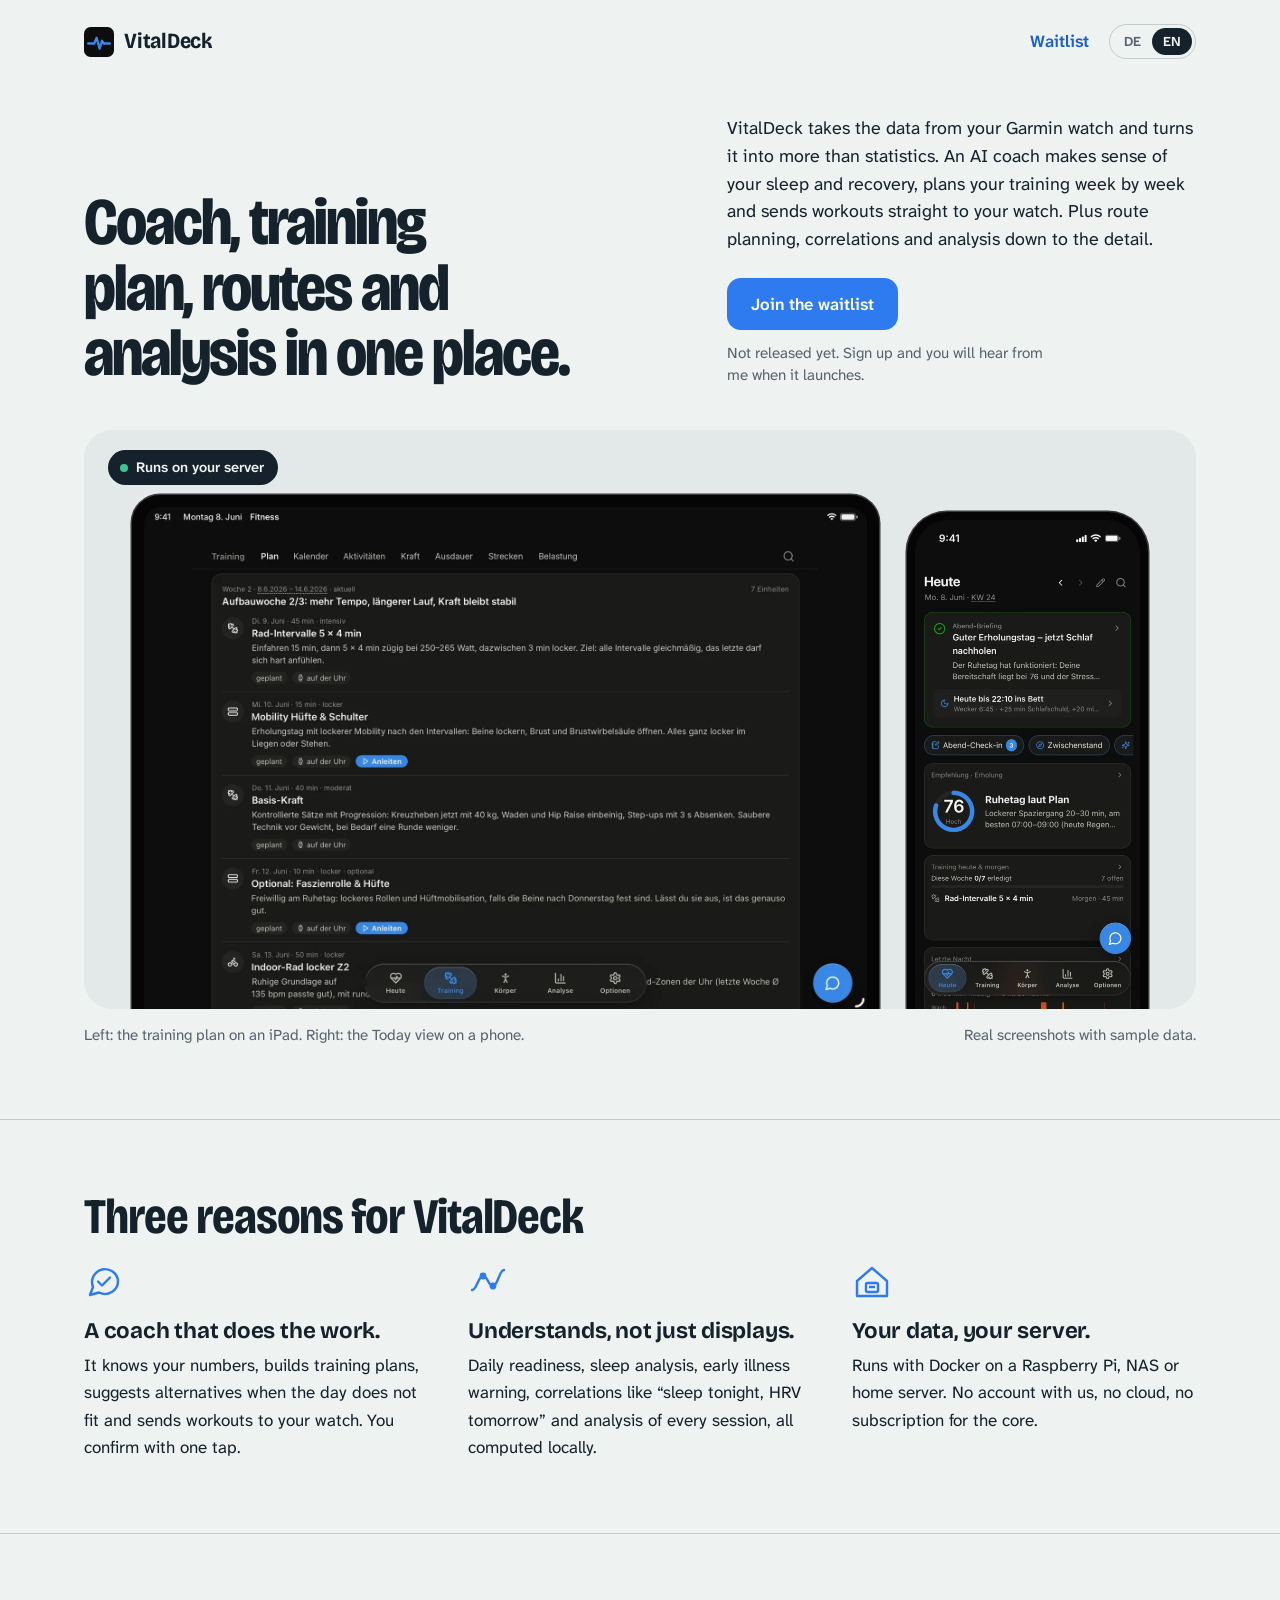
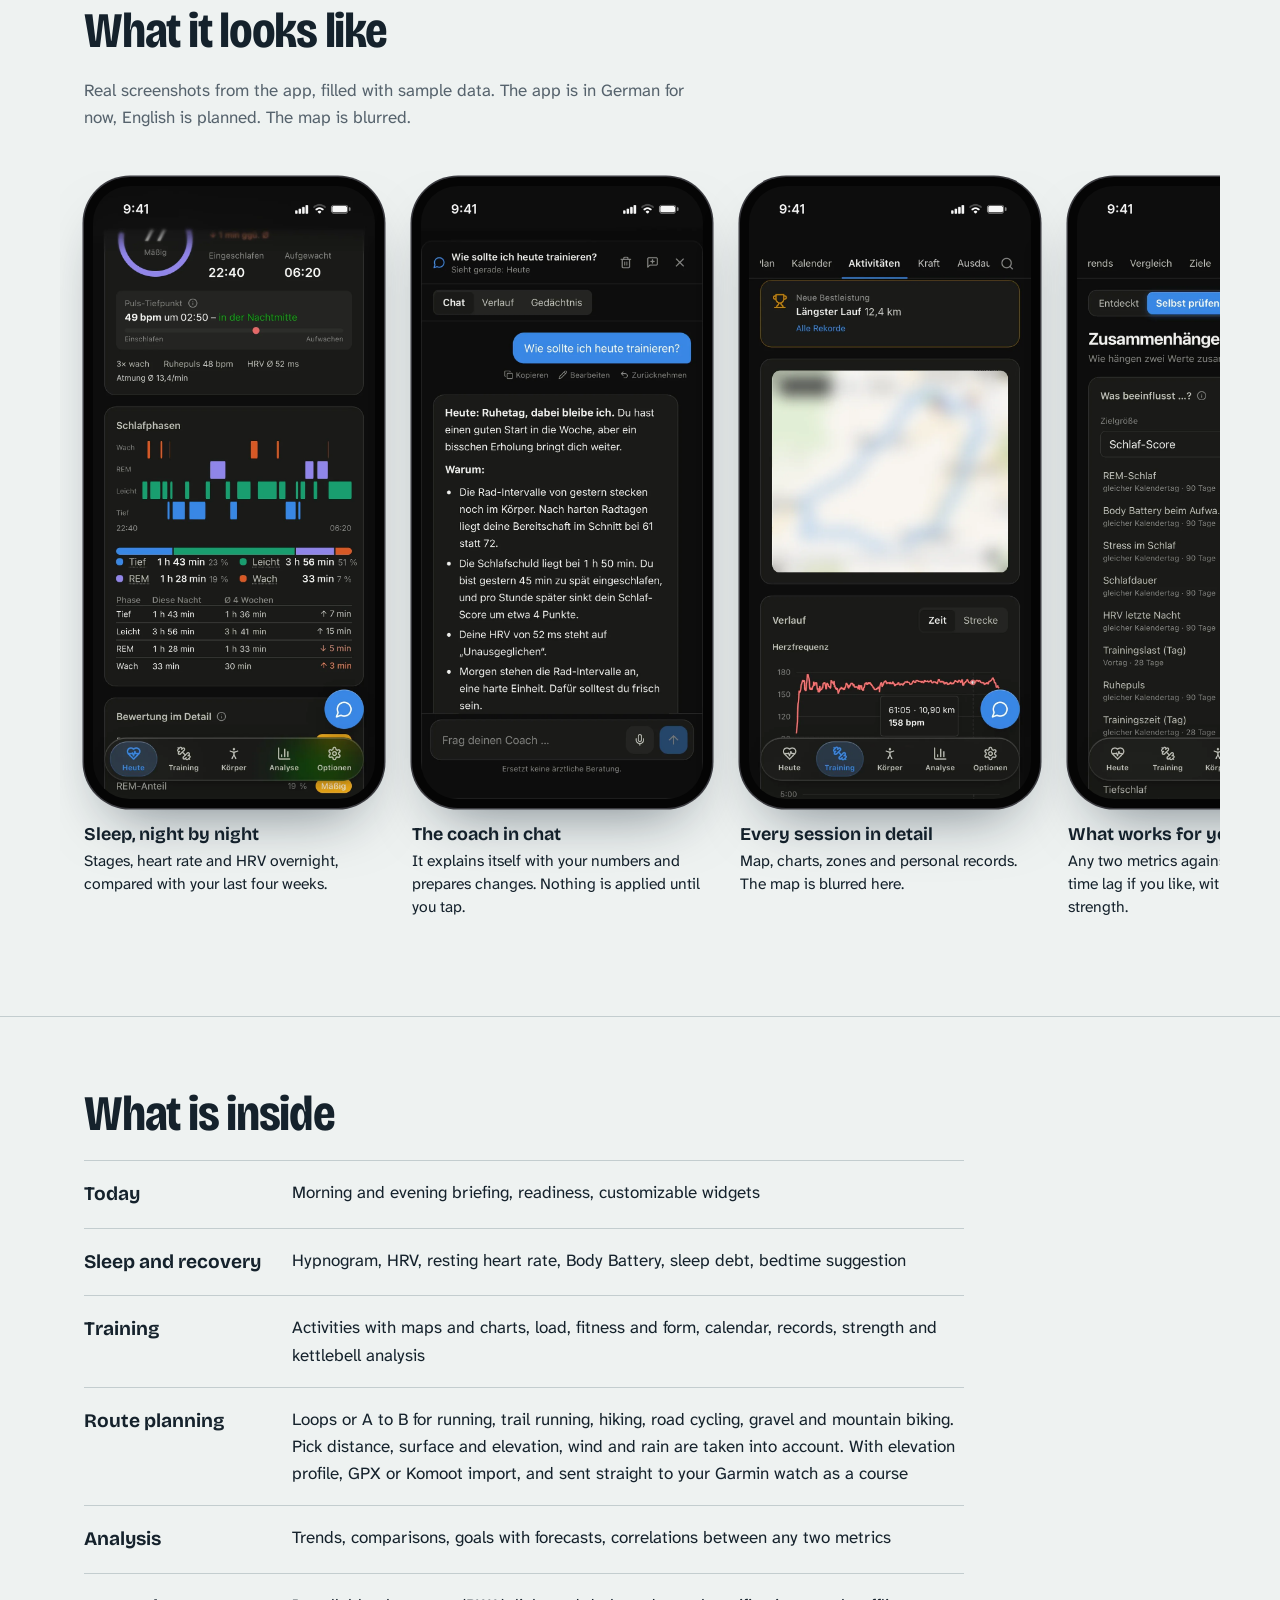
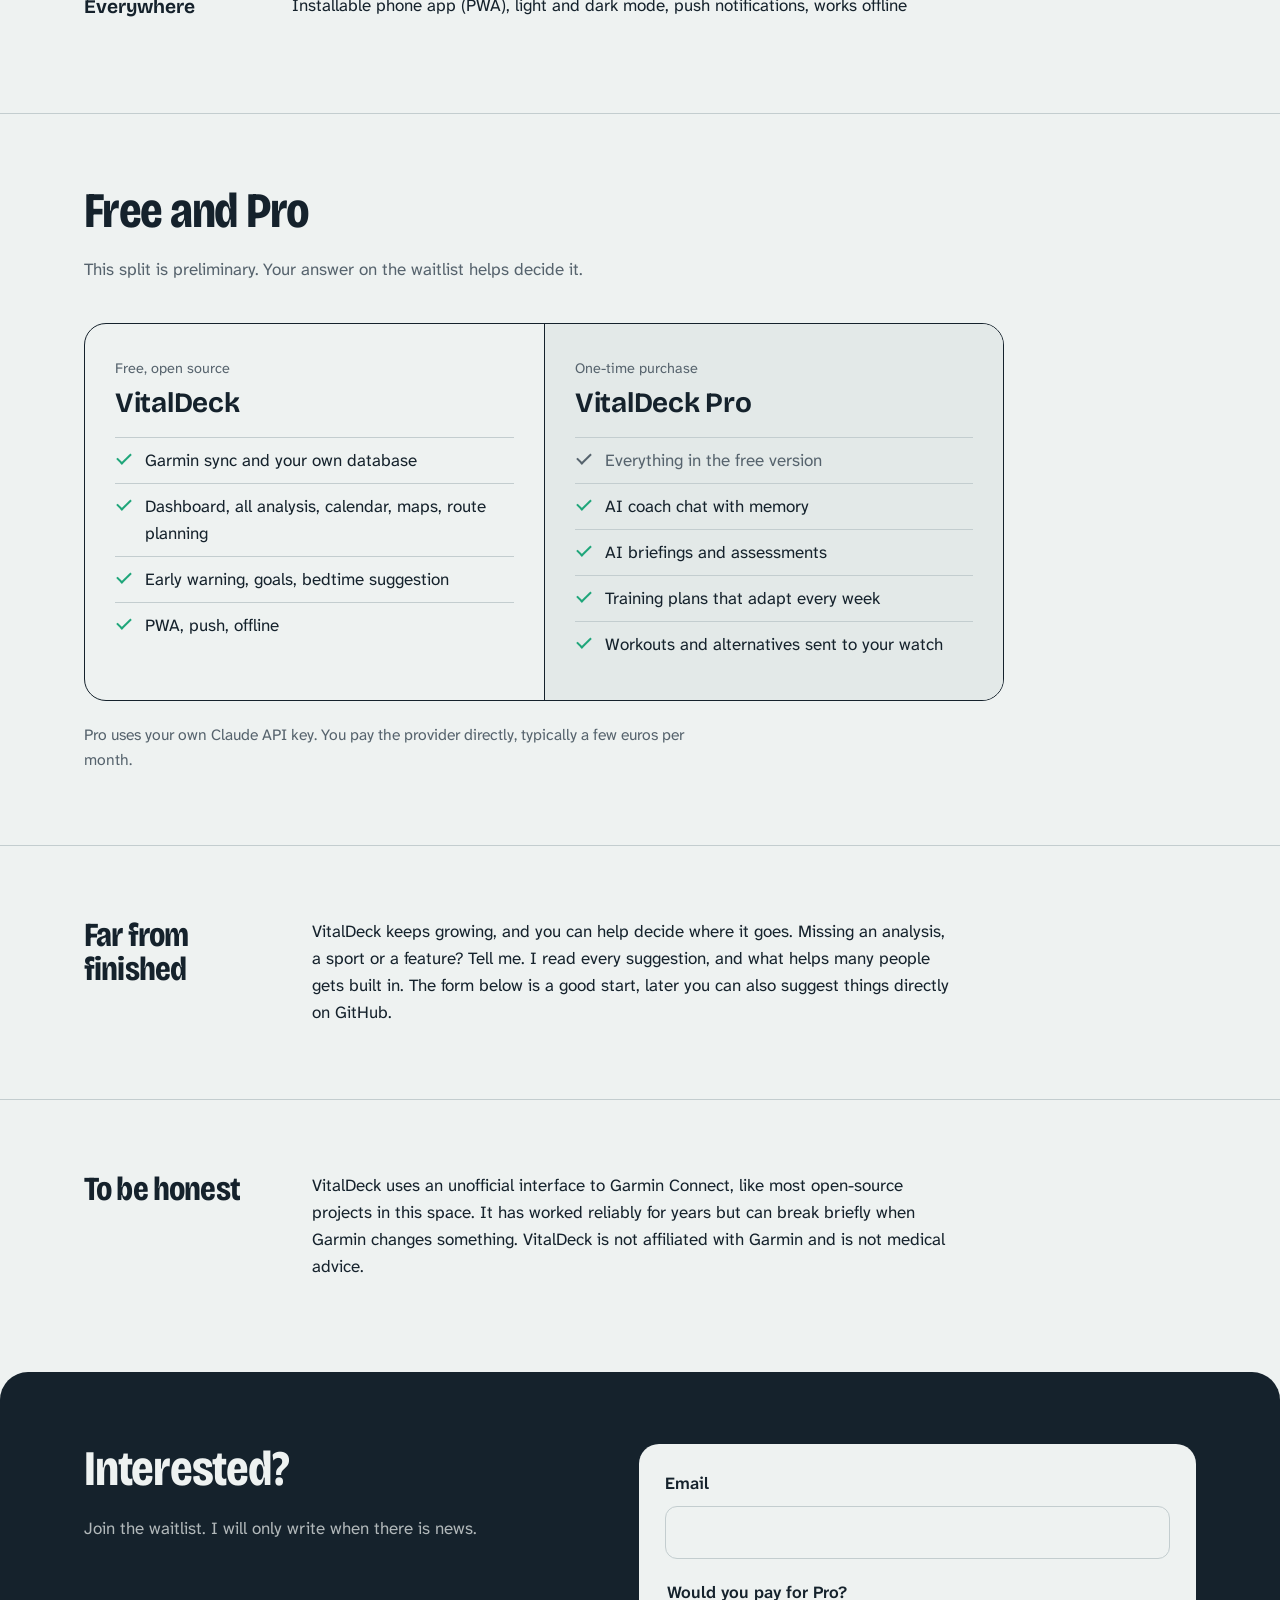
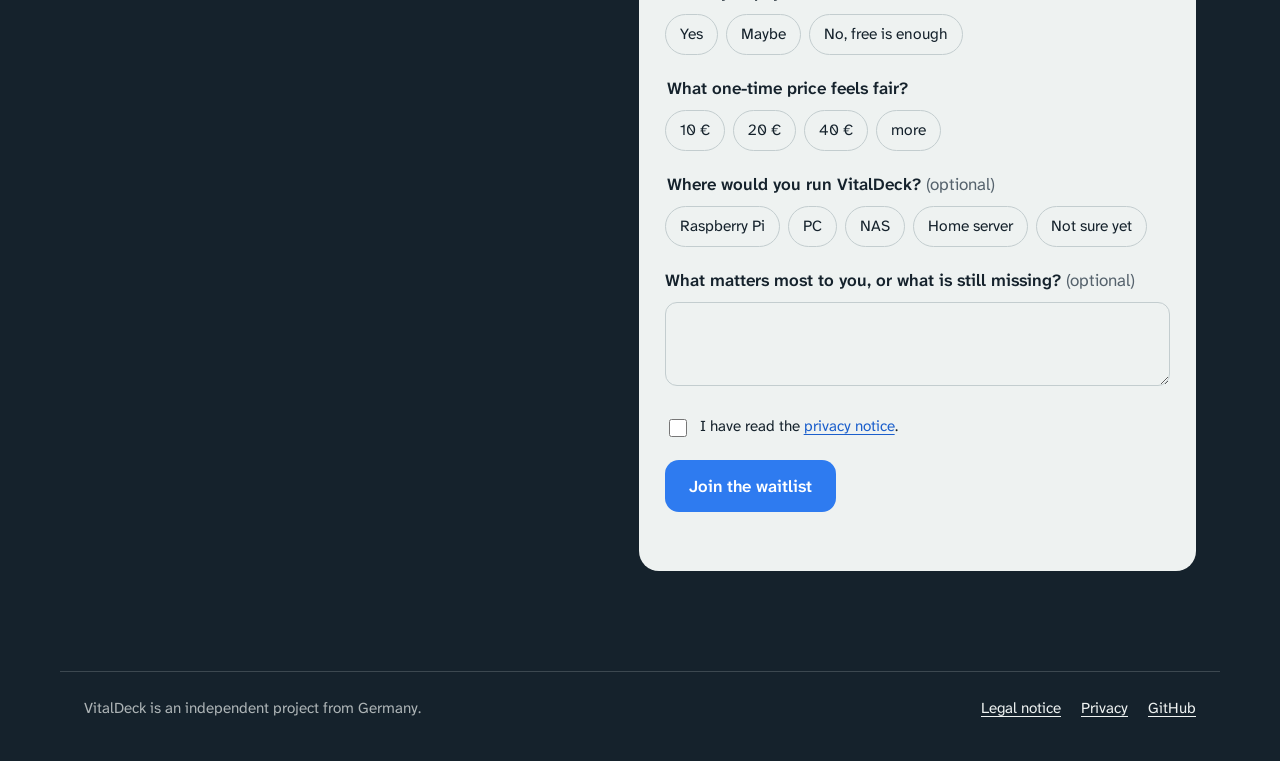
==== index.html @ 21593449 "Landingpage VitalDeck mit Warteliste Co-Authored-By: Claude Opus 5.5 <noreply@anthropic.com> Claude-" ====
<!doctype html>
<html lang="de">
<head>
<meta charset="utf-8">
<meta name="viewport" content="width=device-width, initial-scale=1">
<title>VitalDeck</title>
<meta name="description" content="VitalDeck holt die Daten deiner Garmin-Uhr auf deinen eigenen Server, macht sie verständlich und gibt dir einen KI-Coach, der mitarbeitet.">
<!-- Fonts are self-hosted (no requests to Google, see datenschutz.html) -->
<link href="fonts.css" rel="stylesheet">
<link rel="icon" href="img/logo.svg" type="image/svg+xml">
<style>
:root{
  --paper:#EEF2F1;
  --paper-2:#E3E9E8;
  --ink:#15222C;
  --muted:#56636D;
  --line:#C3CDCF;
  --blue:#2E7BF0;
  --blue-ink:#1B5FCC;
  --green:#1FA67A;
  --violet:#9A8CF0;
  --orange:#E0602C;
  --focus:#2E7BF0;
  /* app screen tokens (the app is dark-only in these mockups) */
  --s-bg:#000;
  --s-card:#1C1C1E;
  --s-card-2:#2A2A2D;
  --s-line:#38383C;
  --s-text:#F2F2F4;
  --s-muted:#9A9AA2;
  --display:"Bricolage Grotesque", "Arial Narrow", sans-serif;
  --body:"Atkinson Hyperlegible Next", "Atkinson Hyperlegible", system-ui, sans-serif;
  --ui:-apple-system, BlinkMacSystemFont, "Inter", "Segoe UI", Roboto, sans-serif;
}
@media (prefers-color-scheme: dark){
  :root:not([data-theme="light"]){
    --paper:#131B21; --paper-2:#1A242B; --ink:#E4EBED; --muted:#9AA8B1; --line:#33424B; --blue:#5C9BFF; --blue-ink:#8DB8FF;
  }
}
:root[data-theme="dark"]{
  --paper:#131B21; --paper-2:#1A242B; --ink:#E4EBED; --muted:#9AA8B1; --line:#33424B; --blue:#5C9BFF; --blue-ink:#8DB8FF;
}

*,*::before,*::after{box-sizing:border-box}
html{-webkit-text-size-adjust:100%}
body{margin:0;background:var(--paper);color:var(--ink);font-family:var(--body);font-size:1.0625rem;line-height:1.6;overflow-x:hidden}
img,svg{display:block;max-width:100%}
a{color:var(--blue-ink);text-underline-offset:.18em}
:focus-visible{outline:3px solid var(--focus);outline-offset:3px;border-radius:4px}
.wrap{max-width:1160px;margin:0 auto;padding:0 24px}
@media (max-width:600px){.wrap{padding:0 16px}}
.skip{position:absolute;left:-999px;top:8px}
.skip:focus{left:16px;background:var(--ink);color:var(--paper);padding:8px 12px;z-index:10}

/* ---------- header ---------- */
.top{display:flex;align-items:center;justify-content:space-between;gap:16px;padding:20px 0}
.brand{display:flex;align-items:center;gap:10px;font-family:var(--display);font-weight:700;font-size:1.35rem;letter-spacing:-.01em;color:var(--ink);text-decoration:none;font-variation-settings:"wdth" 90}
.brand svg{width:30px;height:30px}
.top nav{display:flex;align-items:center;gap:6px}
.lang{display:inline-flex;border:1.5px solid var(--line);border-radius:999px;padding:3px}
.lang button{font:600 .85rem var(--body);border:0;background:transparent;color:var(--muted);padding:5px 11px;border-radius:999px;cursor:pointer}
.lang button[aria-pressed="true"]{background:var(--ink);color:var(--paper)}
.top .join-link{font-weight:600;padding:8px 14px;text-decoration:none}
@media (max-width:520px){.top .join-link{display:none}}

/* ---------- hero: headline, then the whole app on one stage ---------- */
.hero{padding:32px 0 72px}
.hero-text{display:grid;grid-template-columns:minmax(0,1.25fr) minmax(0,1fr);gap:24px 56px;align-items:end;margin-bottom:44px}
.hero h1{font-family:var(--display);font-weight:740;font-size:clamp(2.4rem,5.2vw,4.4rem);line-height:.98;letter-spacing:-.03em;margin:0;font-variation-settings:"wdth" 86,"opsz" 96;text-wrap:balance}
.hero .lede{font-size:1.12rem;line-height:1.55;margin:0 0 24px;color:var(--ink)}
.cta-row{display:flex;flex-wrap:wrap;align-items:center;gap:12px 18px}
.btn{display:inline-flex;align-items:center;justify-content:center;font:600 1.05rem var(--body);background:var(--blue);color:#fff;border:0;border-radius:14px;padding:15px 24px;text-decoration:none;cursor:pointer}
.btn:hover{background:var(--blue-ink)}
:root[data-theme="dark"] .btn:hover{color:#0d1a2e}
.cta-row small{color:var(--muted);font-size:.95rem;max-width:22em;line-height:1.45}
.stage{position:relative;background:var(--paper-2);border-radius:28px;padding:64px 48px 0;overflow:hidden}
.stage-row{display:grid;grid-template-columns:minmax(0,3.1fr) minmax(0,1fr);gap:28px;align-items:end;max-width:1040px;margin:0 auto;transform:translateY(1px)}
.stage .device.tablet{border-radius:28px 28px 0 0;padding:12px 12px 0}
.stage .device.tablet img{border-radius:18px 18px 0 0}
.stage .device.phone{border-radius:40px 40px 0 0;padding:8px 8px 0}
.stage .device.phone img{border-radius:33px 33px 0 0}
.stage .device{box-shadow:0 0 0 1.5px #3b3b40}
.local{position:absolute;left:24px;top:20px;display:inline-flex;align-items:center;gap:8px;background:var(--ink);color:var(--paper);border-radius:999px;padding:6px 14px 6px 12px;font-size:.9rem;font-weight:600}
.local i{width:8px;height:8px;border-radius:50%;background:#3CC593}
.stage-caption{display:flex;justify-content:space-between;gap:16px;flex-wrap:wrap;margin-top:14px;color:var(--muted);font-size:.95rem}
@media (max-width:900px){.hero-text{grid-template-columns:1fr;margin-bottom:32px}}
@media (max-width:600px){.stage{padding:52px 14px 0;border-radius:20px}.stage-row{gap:10px}.local{left:14px;top:14px;font-size:.82rem}
  .stage .device.tablet{border-radius:14px 14px 0 0;padding:5px 5px 0}.stage .device.tablet img{border-radius:9px 9px 0 0}
  .stage .device.phone{border-radius:18px 18px 0 0;padding:4px 4px 0}.stage .device.phone img{border-radius:14px 14px 0 0}}

/* ---------- sections ---------- */
section{padding:72px 0;border-top:1.5px solid var(--line)}
h2{font-family:var(--display);font-weight:720;font-size:clamp(2rem,4.4vw,3.1rem);line-height:1.02;letter-spacing:-.025em;margin:0 0 20px;font-variation-settings:"wdth" 82;text-wrap:balance}
h3{font-family:var(--display);font-weight:680;font-size:1.4rem;line-height:1.15;letter-spacing:-.01em;margin:0 0 8px}
.intro{max-width:36em;color:var(--muted);margin:0 0 40px}

.reasons{display:grid;grid-template-columns:repeat(3,minmax(0,1fr));gap:40px}
.reasons p{margin:0;max-width:30em}
.reasons svg{width:40px;height:40px;margin-bottom:16px;color:var(--blue)}
@media (max-width:820px){.reasons{grid-template-columns:1fr;gap:32px}}

/* gallery */
.gallery{display:flex;gap:28px;overflow-x:auto;scroll-snap-type:x mandatory;scroll-padding-inline:24px;padding:6px 24px 26px;margin:0 -24px;scrollbar-width:thin}
.gallery figure{margin:0;flex:0 0 auto;scroll-snap-align:start;width:300px}
.gallery figure.wide{width:min(780px,86vw)}
.gallery figcaption{margin-top:14px;font-size:.98rem;line-height:1.45;max-width:24em}
.gallery figcaption b{display:block;font-family:var(--display);font-weight:680;font-size:1.12rem;margin-bottom:2px}
@media (max-width:600px){.gallery{padding:6px 16px 22px;margin:0 -16px;scroll-padding-inline:16px}}

/* features list */
.features{display:grid;grid-template-columns:minmax(0,13rem) minmax(0,1fr);margin:0;max-width:880px}
.features dt,.features dd{padding:18px 0;border-top:1.5px solid var(--line);margin:0}
.features dt{font-family:var(--display);font-weight:680;font-size:1.2rem;padding-right:20px}
.features dd{color:var(--ink)}
@media (max-width:600px){.features{grid-template-columns:1fr}.features dd{border-top:0;padding-top:0}.features dt{padding-bottom:4px}}

/* pricing */
.plans{display:grid;grid-template-columns:repeat(2,minmax(0,1fr));gap:0;border:1.5px solid var(--ink);border-radius:22px;overflow:hidden;max-width:920px}
.plan{padding:30px 30px 32px}
.plan + .plan{border-left:1.5px solid var(--ink);background:var(--paper-2)}
.plan .tag{display:inline-block;font-size:.9rem;color:var(--muted);margin-bottom:6px}
.plan h3{font-size:1.75rem;margin-bottom:18px}
.plan ul{list-style:none;margin:0;padding:0}
.plan li{position:relative;padding:9px 0 9px 30px;border-top:1px solid var(--line)}
.plan li::before{content:"";position:absolute;left:2px;top:15px;width:14px;height:8px;border-left:2.5px solid var(--green);border-bottom:2.5px solid var(--green);transform:rotate(-45deg)}
.plan li.inherit{color:var(--muted)}
.plan li.inherit::before{border-color:var(--muted)}
.note{max-width:40em;color:var(--muted);margin:22px 0 0;font-size:.98rem}
@media (max-width:720px){.plans{grid-template-columns:1fr}.plan + .plan{border-left:0;border-top:1.5px solid var(--ink)}}

/* honest */
.honest{display:grid;grid-template-columns:minmax(0,13rem) minmax(0,1fr);gap:20px;max-width:880px}
.honest p{margin:0;max-width:38em}
@media (max-width:600px){.honest{grid-template-columns:1fr}}

/* waitlist */
.wait{background:var(--ink);color:var(--paper);border-top:0;border-radius:28px 28px 0 0;margin-top:20px}
.wait h2{color:var(--paper)}
.wait .intro{color:color-mix(in srgb,var(--paper) 72%,transparent)}
.wait-grid{display:grid;grid-template-columns:minmax(0,1fr) minmax(0,1.1fr);gap:48px;align-items:start}
@media (max-width:820px){.wait-grid{grid-template-columns:1fr;gap:12px}}
form.list{background:var(--paper);color:var(--ink);border-radius:20px;padding:26px}
form.list fieldset{border:0;margin:0 0 20px;padding:0}
form.list legend,form.list label.l{display:block;font-weight:600;margin-bottom:8px}
form.list .opt{font-weight:400;color:var(--muted)}
form.list input[type=email],form.list textarea{width:100%;font:inherit;color:inherit;background:var(--paper);border:1.5px solid var(--line);border-radius:12px;padding:12px 14px}
form.list textarea{min-height:84px;resize:vertical}
.choices{display:flex;flex-wrap:wrap;gap:8px}
.choices label{position:relative}
.choices input{position:absolute;opacity:0;inset:0}
.choices span{display:inline-block;border:1.5px solid var(--line);border-radius:999px;padding:7px 14px;cursor:pointer;font-size:.97rem}
.choices input:checked + span{background:var(--blue);border-color:var(--blue);color:#fff}
.choices input:focus-visible + span{outline:3px solid var(--focus);outline-offset:2px}
.consent{display:flex;gap:10px;align-items:flex-start;font-size:.95rem;margin:4px 0 20px}
.consent input{margin-top:5px;width:18px;height:18px;accent-color:var(--blue)}
.form-msg{margin:12px 0 0;font-size:.95rem;min-height:1.4em}
.form-msg.ok{color:var(--green)}
.form-msg.err{color:var(--orange)}

footer{background:var(--ink);color:color-mix(in srgb,var(--paper) 70%,transparent);padding:28px 0 40px;font-size:.95rem}
footer .wrap{display:flex;flex-wrap:wrap;gap:12px 28px;justify-content:space-between;border-top:1px solid color-mix(in srgb,var(--paper) 18%,transparent);padding-top:24px}
footer a{color:var(--paper)}
footer nav{display:flex;gap:20px;flex-wrap:wrap}

/* ---------- device frames around real screenshots ---------- */
.device{position:relative;background:#050505;border-radius:46px;padding:9px;box-shadow:0 0 0 1.5px #3b3b40,0 30px 60px -28px rgba(10,25,40,.55)}
.device img{width:100%;height:auto;border-radius:37px;background:#000}
.device.tablet{border-radius:28px;padding:10px}
.device.tablet img{border-radius:19px}
[hidden]{display:none!important}
</style>
</head>
<body>
<a class="skip" href="#main" data-t="skip">Zum Inhalt springen</a>

<div class="wrap">
  <header class="top">
    <a class="brand" href="#" aria-label="VitalDeck">
      <svg viewBox="0 0 64 64" aria-hidden="true"><rect width="64" height="64" rx="14" fill="#0d0d0d"/><polyline points="9.0,35.2 21.8,35.2 26.9,23.0 33.3,46.1 38.4,29.4 42.2,35.2 55.0,35.2" fill="none" stroke="#3987e5" stroke-width="5" stroke-linecap="round" stroke-linejoin="round"/></svg>
      VitalDeck
    </a>
    <nav aria-label="Sprache und Warteliste">
      <a class="join-link" href="#warteliste" data-t="nav_join">Warteliste</a>
      <div class="lang" role="group" aria-label="Sprache / Language">
        <button type="button" data-lang="de" aria-pressed="true">DE</button>
        <button type="button" data-lang="en" aria-pressed="false">EN</button>
      </div>
    </nav>
  </header>
</div>

<main id="main">
<div class="wrap">
  <div class="hero">
    <div class="hero-text">
      <h1 data-t="h1">Coach, Trainingsplan, Strecken und Auswertungen an einem Ort.</h1>
      <div>
        <p class="lede" data-t="lede">VitalDeck holt die Daten deiner Garmin-Uhr und macht mehr daraus als Statistiken. Ein KI-Coach ordnet Schlaf und Erholung ein, plant dein Training Woche für Woche und schickt Einheiten direkt auf die Uhr. Dazu Streckenplanung, Zusammenhänge und Auswertungen bis ins Detail.</p>
        <div class="cta-row">
          <a class="btn" href="#warteliste" data-t="cta">Auf die Warteliste</a>
          <small data-t="cta_note">Noch nicht veröffentlicht. Trag dich ein, dann bekommst du Bescheid, sobald es losgeht.</small>
        </div>
      </div>
    </div>
    <div class="stage">
      <span class="local"><i></i><span data-t="local">Läuft auf deinem Server</span></span>
      <div class="stage-row">
        <div class="device tablet"><img src="img/plan.webp" width="1600" height="1112" alt="Trainingsplan-Woche am iPad mit geplanten Einheiten" data-t-alt="alt_plan" fetchpriority="high"></div>
        <div class="device phone"><img src="img/heute.webp" width="900" height="1957" alt="Ansicht Heute: Abend-Briefing, Zubettgeh-Empfehlung, Bereitschaft und das Training von morgen" data-t-alt="alt_today" fetchpriority="high"></div>
      </div>
    </div>
    <div class="stage-caption"><span data-t="cap_l">Links der Trainingsplan am iPad, rechts die Heute-Ansicht am Handy.</span><span data-t="cap_r">Echte Screenshots mit Beispieldaten.</span></div>
  </div>
</div>

<section aria-labelledby="why">
  <div class="wrap">
    <h2 id="why" data-t="why_h">Drei Gründe für VitalDeck</h2>
    <div class="reasons">
      <div>
        <svg viewBox="0 0 40 40" fill="none" stroke="currentColor" stroke-width="2.4" stroke-linejoin="round" aria-hidden="true"><path d="M34 19a13 13 0 0 1-19 11.5L6 33l3-8A13 13 0 1 1 34 19z"/><path d="M14 19.5l4 4 8-8" stroke-linecap="round"/></svg>
        <h3 data-t="r3_h">Ein Coach, der mitarbeitet.</h3>
        <p data-t="r3">Er kennt deine Werte, erstellt Trainingspläne, schlägt Alternativen vor, wenn der Tag nicht passt, und sendet Einheiten an deine Uhr. Du bestätigst mit einem Tipp.</p>
      </div>
      <div>
        <svg viewBox="0 0 40 40" fill="none" stroke="currentColor" stroke-width="2.4" stroke-linecap="round" aria-hidden="true"><path d="M4 28c5 0 6-14 11-14s5 10 10 10 6-16 11-16"/><circle cx="15" cy="14" r="2.2" fill="currentColor"/><circle cx="25" cy="24" r="2.2" fill="currentColor"/></svg>
        <h3 data-t="r2_h">Versteht statt nur zeigt.</h3>
        <p data-t="r2">Tagesbereitschaft, Schlafanalyse, Frühwarnung bei Erkältung, Zusammenhänge wie „Schlaf heute, HRV morgen“ und Auswertungen jeder Einheit, alles direkt berechnet.</p>
      </div>
      <div>
        <svg viewBox="0 0 40 40" fill="none" stroke="currentColor" stroke-width="2.4" stroke-linejoin="round" aria-hidden="true"><path d="M5 19 20 6l15 13v15H5z"/><rect x="14" y="21" width="12" height="9" rx="1.5"/><path d="M17 25h6"/></svg>
        <h3 data-t="r1_h">Deine Daten, dein Server.</h3>
        <p data-t="r1">Läuft per Docker auf einem Raspberry Pi, NAS oder Heimserver. Kein Konto bei uns, keine Cloud, kein Abo für den Kern.</p>
      </div>
    </div>
  </div>
</section>

<section aria-labelledby="look">
  <div class="wrap">
    <h2 id="look" data-t="look_h">So sieht es aus</h2>
    <p class="intro" data-t="look_intro">Echte Screenshots aus der App, gefüllt mit Beispieldaten. Die Karte ist unkenntlich gemacht.</p>
    <div class="gallery" tabindex="0" aria-label="Ansichten der App" data-t-aria="gallery_aria">
      <figure>
        <div class="device"><img src="img/schlaf.webp" width="900" height="1957" loading="lazy" alt="Schlafansicht mit Puls-Tiefpunkt, Schlafphasen und Vergleich zu den letzten vier Wochen" data-t-alt="alt_sleep"></div>
        <figcaption><b data-t="c_sleep_h">Schlaf, Nacht für Nacht</b><span data-t="c_sleep">Phasen, Puls und HRV in der Nacht, im Vergleich zu deinen letzten vier Wochen.</span></figcaption>
      </figure>
      <figure>
        <div class="device"><img src="img/coach.webp" width="900" height="1957" loading="lazy" alt="Coach-Chat: Frage nach dem heutigen Training und begründete Antwort" data-t-alt="alt_coach"></div>
        <figcaption><b data-t="c_coach_h">Der Coach im Chat</b><span data-t="c_coach">Er begründet mit deinen Werten und bereitet Änderungen vor. Übernommen wird erst nach deinem Tipp.</span></figcaption>
      </figure>
      <figure>
        <div class="device"><img src="img/aktivitaet.webp" width="900" height="1957" loading="lazy" alt="Aktivität mit neuer Bestleistung, Karte und Herzfrequenzverlauf" data-t-alt="alt_act"></div>
        <figcaption><b data-t="c_act_h">Jede Einheit im Detail</b><span data-t="c_act">Karte, Verläufe, Zonen und Bestleistungen. Die Karte ist hier unkenntlich gemacht.</span></figcaption>
      </figure>
      <figure>
        <div class="device"><img src="img/zusammenhaenge.webp" width="900" height="1957" loading="lazy" alt="Zusammenhänge: welche Werte den Schlaf-Score beeinflussen" data-t-alt="alt_corr"></div>
        <figcaption><b data-t="c_corr_h">Was wirkt bei dir?</b><span data-t="c_corr">Zwei beliebige Werte gegeneinander, auch zeitversetzt, mit Korrelation und Stärke.</span></figcaption>
      </figure>
    </div>
  </div>
</section>

<section aria-labelledby="inside">
  <div class="wrap">
    <h2 id="inside" data-t="inside_h">Was drin ist</h2>
    <dl class="features">
      <dt data-t="f1_h">Heute</dt><dd data-t="f1">Morgen- und Abend-Briefing, Bereitschaft, frei anordenbare Widgets</dd>
      <dt data-t="f2_h">Schlaf und Erholung</dt><dd data-t="f2">Hypnogramm, HRV, Ruhepuls, Body Battery, Schlafschuld, Zubettgeh-Empfehlung</dd>
      <dt data-t="f3_h">Training</dt><dd data-t="f3">Aktivitäten mit Karte und Verläufen, Belastung, Fitness und Form, Kalender, Rekorde, Kraft- und Kettlebell-Auswertung</dd>
      <dt data-t="f6_h">Strecken planen</dt><dd data-t="f6">Runden oder von A nach B für Laufen, Trailrunning, Wandern, Rennrad, Gravel und Mountainbike. Länge, Untergrund und Höhenmeter frei wählbar, Wind und Regen fließen mit ein. Dazu Höhenprofil, Import per GPX oder Komoot-Link und direkt als Strecke auf die Garmin-Uhr</dd>
      <dt data-t="f4_h">Analyse</dt><dd data-t="f4">Trends, Vergleiche, Ziele mit Prognose, Zusammenhänge zwischen beliebigen Werten</dd>
      <dt data-t="f5_h">Überall</dt><dd data-t="f5">App fürs Handy (PWA), Hell und Dunkel, Push-Mitteilungen, funktioniert auch offline</dd>
    </dl>
  </div>
</section>

<section aria-labelledby="plans">
  <div class="wrap">
    <h2 id="plans" data-t="plans_h">Kostenlos und Pro</h2>
    <p class="intro" data-t="plans_intro">Die Aufteilung ist vorläufig. Deine Antwort auf der Warteliste hilft, sie festzulegen.</p>
    <div class="plans">
      <div class="plan">
        <span class="tag" data-t="free_tag">Kostenlos, Open Source</span>
        <h3>VitalDeck</h3>
        <ul>
          <li data-t="p1">Garmin-Abgleich und eigene Datenbank</li>
          <li data-t="p2">Dashboard, alle Auswertungen, Kalender, Karten, Streckenplanung</li>
          <li data-t="p3">Frühwarnung, Ziele, Zubettgeh-Empfehlung</li>
          <li data-t="p4">PWA, Push, offline</li>
        </ul>
      </div>
      <div class="plan">
        <span class="tag" data-t="pro_tag">Einmalkauf</span>
        <h3>VitalDeck Pro</h3>
        <ul>
          <li class="inherit" data-t="p0">Alles aus der kostenlosen Version</li>
          <li data-t="p5">KI-Coach im Chat mit Gedächtnis</li>
          <li data-t="p6">Briefings und Einschätzungen per KI</li>
          <li data-t="p7">Trainingspläne, die sich jede Woche anpassen</li>
          <li data-t="p8">Einheiten und Alternativen direkt auf die Uhr</li>
        </ul>
      </div>
    </div>
    <p class="note" data-t="api_note">Pro nutzt deinen eigenen Claude-API-Schlüssel. Die Kosten dafür zahlst du direkt beim Anbieter, typischerweise wenige Euro im Monat.</p>
  </div>
</section>

<section aria-labelledby="grow">
  <div class="wrap"><div class="honest">
    <h2 id="grow" style="font-size:clamp(1.6rem,3vw,2.1rem)" data-t="grow_h">Noch lange nicht fertig</h2>
    <p data-t="grow">VitalDeck wächst weiter, und du kannst mitbestimmen, wohin. Fehlt dir eine Auswertung, eine Sportart oder eine Funktion? Schreib es mir. Ich lese jeden Vorschlag, und was vielen hilft, baue ich ein. Das Formular unten ist ein guter Anfang, später geht es auch direkt auf GitHub.</p>
  </div></div>
</section>

<section aria-labelledby="honest">
  <div class="wrap"><div class="honest">
    <h2 id="honest" style="font-size:clamp(1.6rem,3vw,2.1rem)" data-t="honest_h">Ehrlich gesagt</h2>
    <p data-t="honest">VitalDeck nutzt eine inoffizielle Schnittstelle zu Garmin Connect, wie die meisten Open-Source-Projekte in diesem Bereich. Sie funktioniert seit Jahren zuverlässig, kann aber kurzzeitig ausfallen, wenn Garmin etwas ändert. VitalDeck ist kein Produkt von Garmin und ersetzt keinen ärztlichen Rat.</p>
  </div></div>
</section>

<section class="wait" id="warteliste" aria-labelledby="wait_h">
  <div class="wrap wait-grid">
    <div>
      <h2 id="wait_h" data-t="wait_h">Interessiert?</h2>
      <p class="intro" data-t="wait_intro">Trag dich ein. Ich melde mich nur, wenn es Neuigkeiten gibt.</p>
    </div>
    <!-- Formspree: Form-ID in WAITLIST_ENDPOINT unten eintragen. Bis dahin sendet das Formular nichts. -->
    <form class="list" novalidate>
      <fieldset>
        <label class="l" for="email" data-t="q_email">E-Mail</label>
        <input id="email" name="email" type="email" autocomplete="email" required>
      </fieldset>
      <fieldset>
        <legend data-t="q_pay">Würdest du für Pro bezahlen?</legend>
        <div class="choices">
          <label><input type="radio" name="pay" value="yes" required><span data-t="a_yes">Ja</span></label>
          <label><input type="radio" name="pay" value="maybe"><span data-t="a_maybe">Vielleicht</span></label>
          <label><input type="radio" name="pay" value="no"><span data-t="a_no">Nein, mir reicht die kostenlose Version</span></label>
        </div>
      </fieldset>
      <fieldset>
        <legend data-t="q_price">Welcher Preis wäre für dich in Ordnung (einmalig)?</legend>
        <div class="choices">
          <label><input type="radio" name="price" value="10"><span>10 €</span></label>
          <label><input type="radio" name="price" value="20"><span>20 €</span></label>
          <label><input type="radio" name="price" value="40"><span>40 €</span></label>
          <label><input type="radio" name="price" value="more"><span data-t="a_more">mehr</span></label>
        </div>
      </fieldset>
      <fieldset>
        <legend><span data-t="q_host">Worauf würdest du VitalDeck laufen lassen?</span> <span class="opt" data-t="optional">(optional)</span></legend>
        <div class="choices">
          <label><input type="radio" name="host" value="pi"><span>Raspberry Pi</span></label>
          <label><input type="radio" name="host" value="pc"><span>PC</span></label>
          <label><input type="radio" name="host" value="nas"><span>NAS</span></label>
          <label><input type="radio" name="host" value="server"><span data-t="a_server">Heimserver</span></label>
          <label><input type="radio" name="host" value="unsure"><span data-t="a_unsure">weiß noch nicht</span></label>
        </div>
      </fieldset>
      <fieldset>
        <label class="l" for="wish"><span data-t="q_wish">Was wäre dir am wichtigsten, oder was fehlt dir noch?</span> <span class="opt" data-t="optional">(optional)</span></label>
        <textarea id="wish" name="wish"></textarea>
      </fieldset>
      <label class="consent"><input type="checkbox" name="consent" required><span data-t-html="q_consent">Ich habe den <a href="datenschutz.html">Datenschutzhinweis</a> gelesen.</span></label>
      <button class="btn" type="submit" data-t="submit">Auf die Warteliste</button>
      <p class="form-msg" role="status" aria-live="polite"></p>
    </form>
  </div>
</section>
</main>

<footer>
  <div class="wrap">
    <span data-t="foot">VitalDeck ist ein privates Projekt aus Deutschland.</span>
    <nav aria-label="Rechtliches"><a href="impressum.html" data-t="imprint">Impressum</a><a href="datenschutz.html" data-t="privacy">Datenschutz</a><a href="https://github.com/lennardwbr/vitaldeck" data-t="github">GitHub</a></nav>
  </div>
</footer>

<script>
// Formspree endpoint, e.g. "https://formspree.io/f/abcdwxyz". Empty = form sends nothing.
const WAITLIST_ENDPOINT = "https://formspree.io/f/mwlolgvr";

const T = {
 en:{
  skip:"Skip to content", nav_join:"Waitlist",
  h1:"Coach, training plan, routes and analysis in one place.",
  lede:"VitalDeck takes the data from your Garmin watch and turns it into more than statistics. An AI coach makes sense of your sleep and recovery, plans your training week by week and sends workouts straight to your watch. Plus route planning, correlations and analysis down to the detail.",
  cta:"Join the waitlist", cta_note:"Not released yet. Sign up and you will hear from me when it launches.",
  local:"Runs on your server", cap_l:"Left: the training plan on an iPad. Right: the Today view on a phone.", cap_r:"Real screenshots with sample data.",
  why_h:"Three reasons for VitalDeck",
  r1_h:"Your data, your server.", r1:"Runs with Docker on a Raspberry Pi, NAS or home server. No account with us, no cloud, no subscription for the core.",
  r2_h:"Understands, not just displays.", r2:"Daily readiness, sleep analysis, early illness warning, correlations like “sleep tonight, HRV tomorrow” and analysis of every session, all computed locally.",
  r3_h:"A coach that does the work.", r3:"It knows your numbers, builds training plans, suggests alternatives when the day does not fit and sends workouts to your watch. You confirm with one tap.",
  look_h:"What it looks like", look_intro:"Real screenshots from the app, filled with sample data. The app is in German for now, English is planned. The map is blurred.", gallery_aria:"App views",
  c_sleep_h:"Sleep, night by night", c_sleep:"Stages, heart rate and HRV overnight, compared with your last four weeks.",
  c_coach_h:"The coach in chat", c_coach:"It explains itself with your numbers and prepares changes. Nothing is applied until you tap.",
  c_act_h:"Every session in detail", c_act:"Map, charts, zones and personal records. The map is blurred here.",
  c_corr_h:"What works for you?", c_corr:"Any two metrics against each other, with a time lag if you like, with correlation and strength.",
  c_plan_h:"A plan that adapts", c_plan:"The coach plans week by week and follows your feedback and recovery.",
  inside_h:"What is inside",
  f1_h:"Today", f1:"Morning and evening briefing, readiness, customizable widgets",
  f2_h:"Sleep and recovery", f2:"Hypnogram, HRV, resting heart rate, Body Battery, sleep debt, bedtime suggestion",
  f3_h:"Training", f3:"Activities with maps and charts, load, fitness and form, calendar, records, strength and kettlebell analysis",
  f6_h:"Route planning", f6:"Loops or A to B for running, trail running, hiking, road cycling, gravel and mountain biking. Pick distance, surface and elevation, wind and rain are taken into account. With elevation profile, GPX or Komoot import, and sent straight to your Garmin watch as a course",
  f4_h:"Analysis", f4:"Trends, comparisons, goals with forecasts, correlations between any two metrics",
  f5_h:"Everywhere", f5:"Installable phone app (PWA), light and dark mode, push notifications, works offline",
  plans_h:"Free and Pro", plans_intro:"This split is preliminary. Your answer on the waitlist helps decide it.",
  free_tag:"Free, open source", pro_tag:"One-time purchase",
  p1:"Garmin sync and your own database", p2:"Dashboard, all analysis, calendar, maps, route planning", p3:"Early warning, goals, bedtime suggestion", p4:"PWA, push, offline",
  p0:"Everything in the free version", p5:"AI coach chat with memory", p6:"AI briefings and assessments", p7:"Training plans that adapt every week", p8:"Workouts and alternatives sent to your watch",
  api_note:"Pro uses your own Claude API key. You pay the provider directly, typically a few euros per month.",
  grow_h:"Far from finished", grow:"VitalDeck keeps growing, and you can help decide where it goes. Missing an analysis, a sport or a feature? Tell me. I read every suggestion, and what helps many people gets built in. The form below is a good start, later you can also suggest things directly on GitHub.",
  honest_h:"To be honest", honest:"VitalDeck uses an unofficial interface to Garmin Connect, like most open-source projects in this space. It has worked reliably for years but can break briefly when Garmin changes something. VitalDeck is not affiliated with Garmin and is not medical advice.",
  wait_h:"Interested?", wait_intro:"Join the waitlist. I will only write when there is news.",
  q_email:"Email", q_pay:"Would you pay for Pro?", a_yes:"Yes", a_maybe:"Maybe", a_no:"No, free is enough",
  q_price:"What one-time price feels fair?", a_more:"more", q_host:"Where would you run VitalDeck?", optional:"(optional)",
  a_server:"Home server", a_unsure:"Not sure yet", q_wish:"What matters most to you, or what is still missing?",
  q_consent:'I have read the <a href="datenschutz.html">privacy notice</a>.', submit:"Join the waitlist",
  msg_ok:"Thanks, you are on the list.", msg_err:"Please enter your email, answer the Pro question and tick the privacy box.", msg_pending:"The waitlist opens shortly. Nothing was sent yet.",
  alt_today:"Today view: evening briefing, bedtime suggestion, readiness and tomorrow's training", alt_sleep:"Sleep view with lowest heart rate, sleep stages and comparison with the last four weeks", alt_coach:"Coach chat: question about today's training and a reasoned answer", alt_act:"Activity with a new personal record, map and heart rate chart", alt_corr:"Correlations: which metrics affect the sleep score", alt_plan:"Training plan week on an iPad with planned sessions",
  foot:"VitalDeck is an independent project from Germany.", imprint:"Legal notice", privacy:"Privacy", github:"GitHub",
 }
};
const DE = {};
document.querySelectorAll("[data-t]").forEach(el=>{DE[el.dataset.t] ??= el.innerHTML});
document.querySelectorAll("[data-t-html]").forEach(el=>{DE[el.dataset.tHtml] ??= el.innerHTML});
document.querySelectorAll("[data-t-aria]").forEach(el=>{DE[el.dataset.tAria] ??= el.getAttribute("aria-label")});
document.querySelectorAll("[data-t-alt]").forEach(el=>{DE[el.dataset.tAlt] ??= el.getAttribute("alt")});
Object.assign(DE,{msg_ok:"Danke, du stehst auf der Liste.",msg_err:"Bitte gib deine E-Mail an, beantworte die Pro-Frage und setze das Häkchen beim Datenschutz.",msg_pending:"Die Warteliste startet in Kürze. Es wurde noch nichts gesendet."});
T.de = DE;
let lang = "de";
function setLang(l){
  lang = l; const d = T[l];
  document.documentElement.lang = l;
  document.querySelectorAll("[data-t]").forEach(el=>{ if(d[el.dataset.t]!=null) el.innerHTML = d[el.dataset.t]; });
  document.querySelectorAll("[data-t-html]").forEach(el=>{ if(d[el.dataset.tHtml]!=null) el.innerHTML = d[el.dataset.tHtml]; });
  document.querySelectorAll("[data-t-aria]").forEach(el=>{ if(d[el.dataset.tAria]!=null) el.setAttribute("aria-label", d[el.dataset.tAria]); });
  document.querySelectorAll("[data-t-alt]").forEach(el=>{ if(d[el.dataset.tAlt]!=null) el.setAttribute("alt", d[el.dataset.tAlt]); });
  document.querySelectorAll(".lang button").forEach(b=>b.setAttribute("aria-pressed", String(b.dataset.lang===l)));
  try{ localStorage.setItem("vitaldeck-lang", l) }catch(e){}
}
document.querySelectorAll(".lang button").forEach(b=>b.addEventListener("click",()=>setLang(b.dataset.lang)));
let saved=null; try{ saved = localStorage.getItem("vitaldeck-lang") }catch(e){}
const initial = (new URLSearchParams(location.search).get("lang")) || saved || ((navigator.language||"de").toLowerCase().startsWith("de") ? "de" : "en");
if(initial==="en") setLang("en");



// waitlist form
const form = document.querySelector("form.list"), msg = form.querySelector(".form-msg");
form.addEventListener("submit", async e=>{
  e.preventDefault();
  const fd = new FormData(form);
  const ok = form.email.checkValidity() && fd.get("pay") && form.consent.checked;
  msg.className = "form-msg";
  if(!ok){ msg.textContent = T[lang].msg_err; msg.classList.add("err"); return; }
  if(!WAITLIST_ENDPOINT){ msg.textContent = T[lang].msg_pending; return; }
  fd.append("lang", lang);
  try{
    const r = await fetch(WAITLIST_ENDPOINT,{method:"POST",body:fd,headers:{Accept:"application/json"}});
    if(!r.ok) throw new Error(r.status);
    form.reset(); msg.textContent = T[lang].msg_ok; msg.classList.add("ok");
  }catch(err){ msg.textContent = T[lang].msg_err; msg.classList.add("err"); }
});
</script>
</body>
</html>
---- fonts.css ----
/* latin-ext */
@font-face {
  font-family: 'Atkinson Hyperlegible Next';
  font-style: italic;
  font-weight: 400;
  font-display: swap;
  src: url(fonts/AtkinsonHyperlegibleNext-italic-400-latin-ext.woff2) format('woff2');
  unicode-range: U+0100-02BA, U+02BD-02C5, U+02C7-02CC, U+02CE-02D7, U+02DD-02FF, U+0304, U+0308, U+0329, U+1D00-1DBF, U+1E00-1E9F, U+1EF2-1EFF, U+2020, U+20A0-20AB, U+20AD-20C4, U+2113, U+2C60-2C7F, U+A720-A7FF;
}
/* latin */
@font-face {
  font-family: 'Atkinson Hyperlegible Next';
  font-style: italic;
  font-weight: 400;
  font-display: swap;
  src: url(fonts/AtkinsonHyperlegibleNext-italic-400-latin.woff2) format('woff2');
  unicode-range: U+0000-00FF, U+0131, U+0152-0153, U+02BB-02BC, U+02C6, U+02DA, U+02DC, U+0304, U+0308, U+0329, U+2000-206F, U+20AC, U+2122, U+2191, U+2193, U+2212, U+2215, U+FEFF, U+FFFD;
}
/* latin-ext */
@font-face {
  font-family: 'Atkinson Hyperlegible Next';
  font-style: normal;
  font-weight: 400;
  font-display: swap;
  src: url(fonts/AtkinsonHyperlegibleNext-normal-400-latin-ext.woff2) format('woff2');
  unicode-range: U+0100-02BA, U+02BD-02C5, U+02C7-02CC, U+02CE-02D7, U+02DD-02FF, U+0304, U+0308, U+0329, U+1D00-1DBF, U+1E00-1E9F, U+1EF2-1EFF, U+2020, U+20A0-20AB, U+20AD-20C4, U+2113, U+2C60-2C7F, U+A720-A7FF;
}
/* latin */
@font-face {
  font-family: 'Atkinson Hyperlegible Next';
  font-style: normal;
  font-weight: 400;
  font-display: swap;
  src: url(fonts/AtkinsonHyperlegibleNext-normal-400-latin.woff2) format('woff2');
  unicode-range: U+0000-00FF, U+0131, U+0152-0153, U+02BB-02BC, U+02C6, U+02DA, U+02DC, U+0304, U+0308, U+0329, U+2000-206F, U+20AC, U+2122, U+2191, U+2193, U+2212, U+2215, U+FEFF, U+FFFD;
}
/* latin-ext */
@font-face {
  font-family: 'Atkinson Hyperlegible Next';
  font-style: normal;
  font-weight: 600;
  font-display: swap;
  src: url(fonts/AtkinsonHyperlegibleNext-normal-600-latin-ext.woff2) format('woff2');
  unicode-range: U+0100-02BA, U+02BD-02C5, U+02C7-02CC, U+02CE-02D7, U+02DD-02FF, U+0304, U+0308, U+0329, U+1D00-1DBF, U+1E00-1E9F, U+1EF2-1EFF, U+2020, U+20A0-20AB, U+20AD-20C4, U+2113, U+2C60-2C7F, U+A720-A7FF;
}
/* latin */
@font-face {
  font-family: 'Atkinson Hyperlegible Next';
  font-style: normal;
  font-weight: 600;
  font-display: swap;
  src: url(fonts/AtkinsonHyperlegibleNext-normal-600-latin.woff2) format('woff2');
  unicode-range: U+0000-00FF, U+0131, U+0152-0153, U+02BB-02BC, U+02C6, U+02DA, U+02DC, U+0304, U+0308, U+0329, U+2000-206F, U+20AC, U+2122, U+2191, U+2193, U+2212, U+2215, U+FEFF, U+FFFD;
}
/* latin-ext */
@font-face {
  font-family: 'Bricolage Grotesque';
  font-style: normal;
  font-weight: 400 800;
  font-stretch: 75% 100%;
  font-display: swap;
  src: url(fonts/BricolageGrotesque-normal-400-800-latin-ext.woff2) format('woff2');
  unicode-range: U+0100-02BA, U+02BD-02C5, U+02C7-02CC, U+02CE-02D7, U+02DD-02FF, U+0304, U+0308, U+0329, U+1D00-1DBF, U+1E00-1E9F, U+1EF2-1EFF, U+2020, U+20A0-20AB, U+20AD-20C4, U+2113, U+2C60-2C7F, U+A720-A7FF;
}
/* latin */
@font-face {
  font-family: 'Bricolage Grotesque';
  font-style: normal;
  font-weight: 400 800;
  font-stretch: 75% 100%;
  font-display: swap;
  src: url(fonts/BricolageGrotesque-normal-400-800-latin.woff2) format('woff2');
  unicode-range: U+0000-00FF, U+0131, U+0152-0153, U+02BB-02BC, U+02C6, U+02DA, U+02DC, U+0304, U+0308, U+0329, U+2000-206F, U+20AC, U+2122, U+2191, U+2193, U+2212, U+2215, U+FEFF, U+FFFD;
}
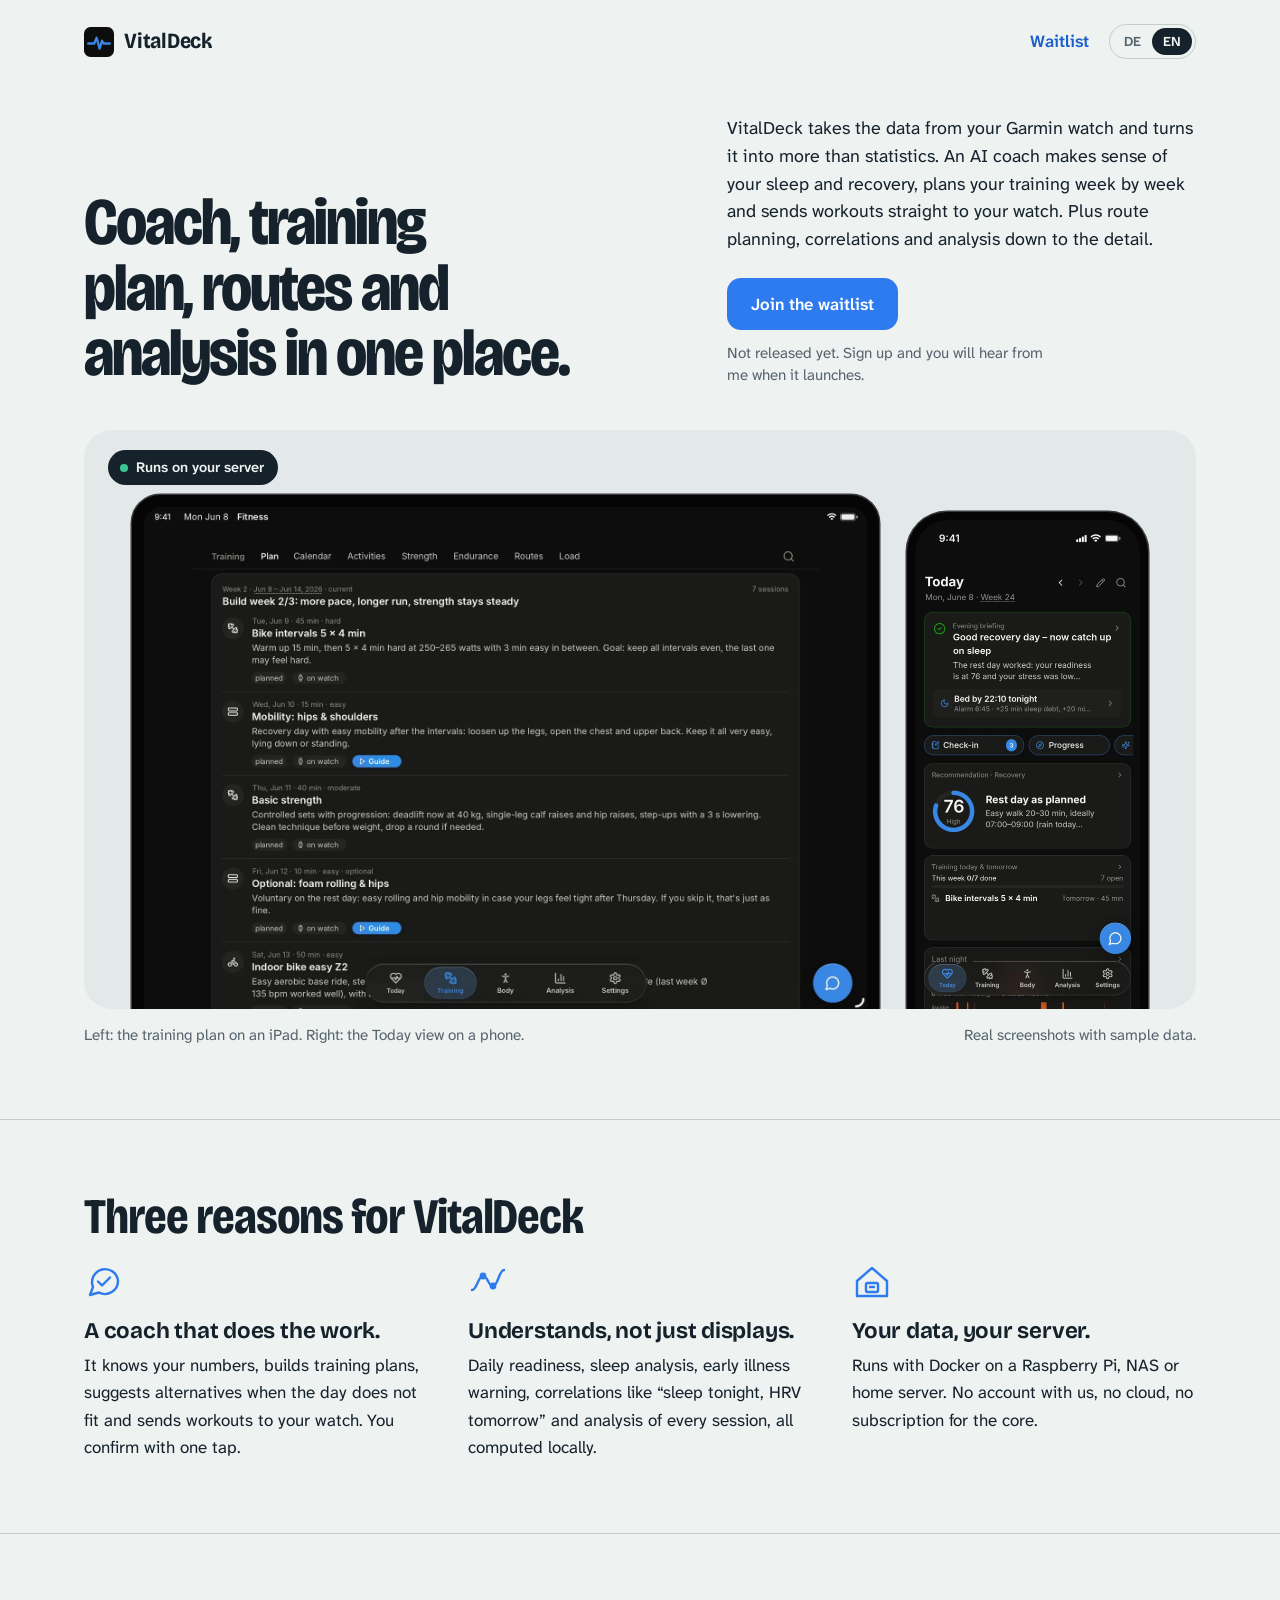
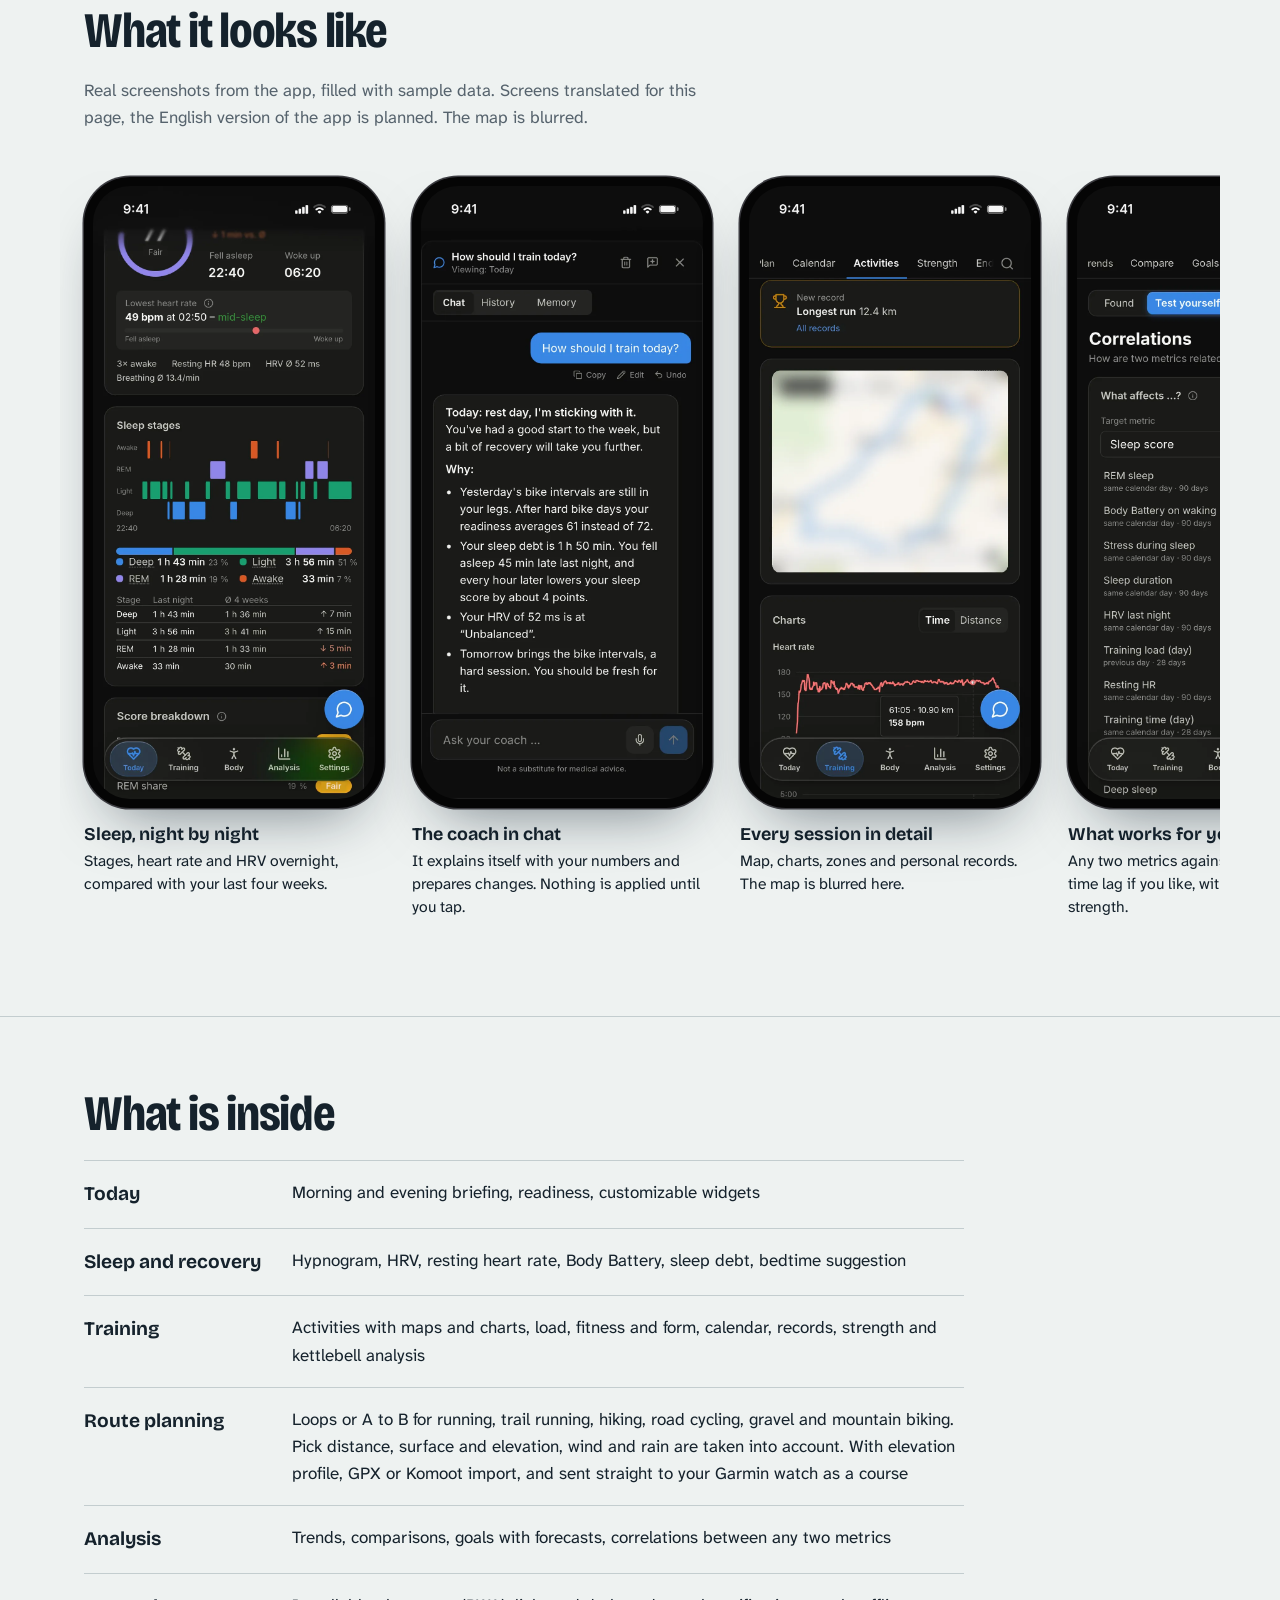
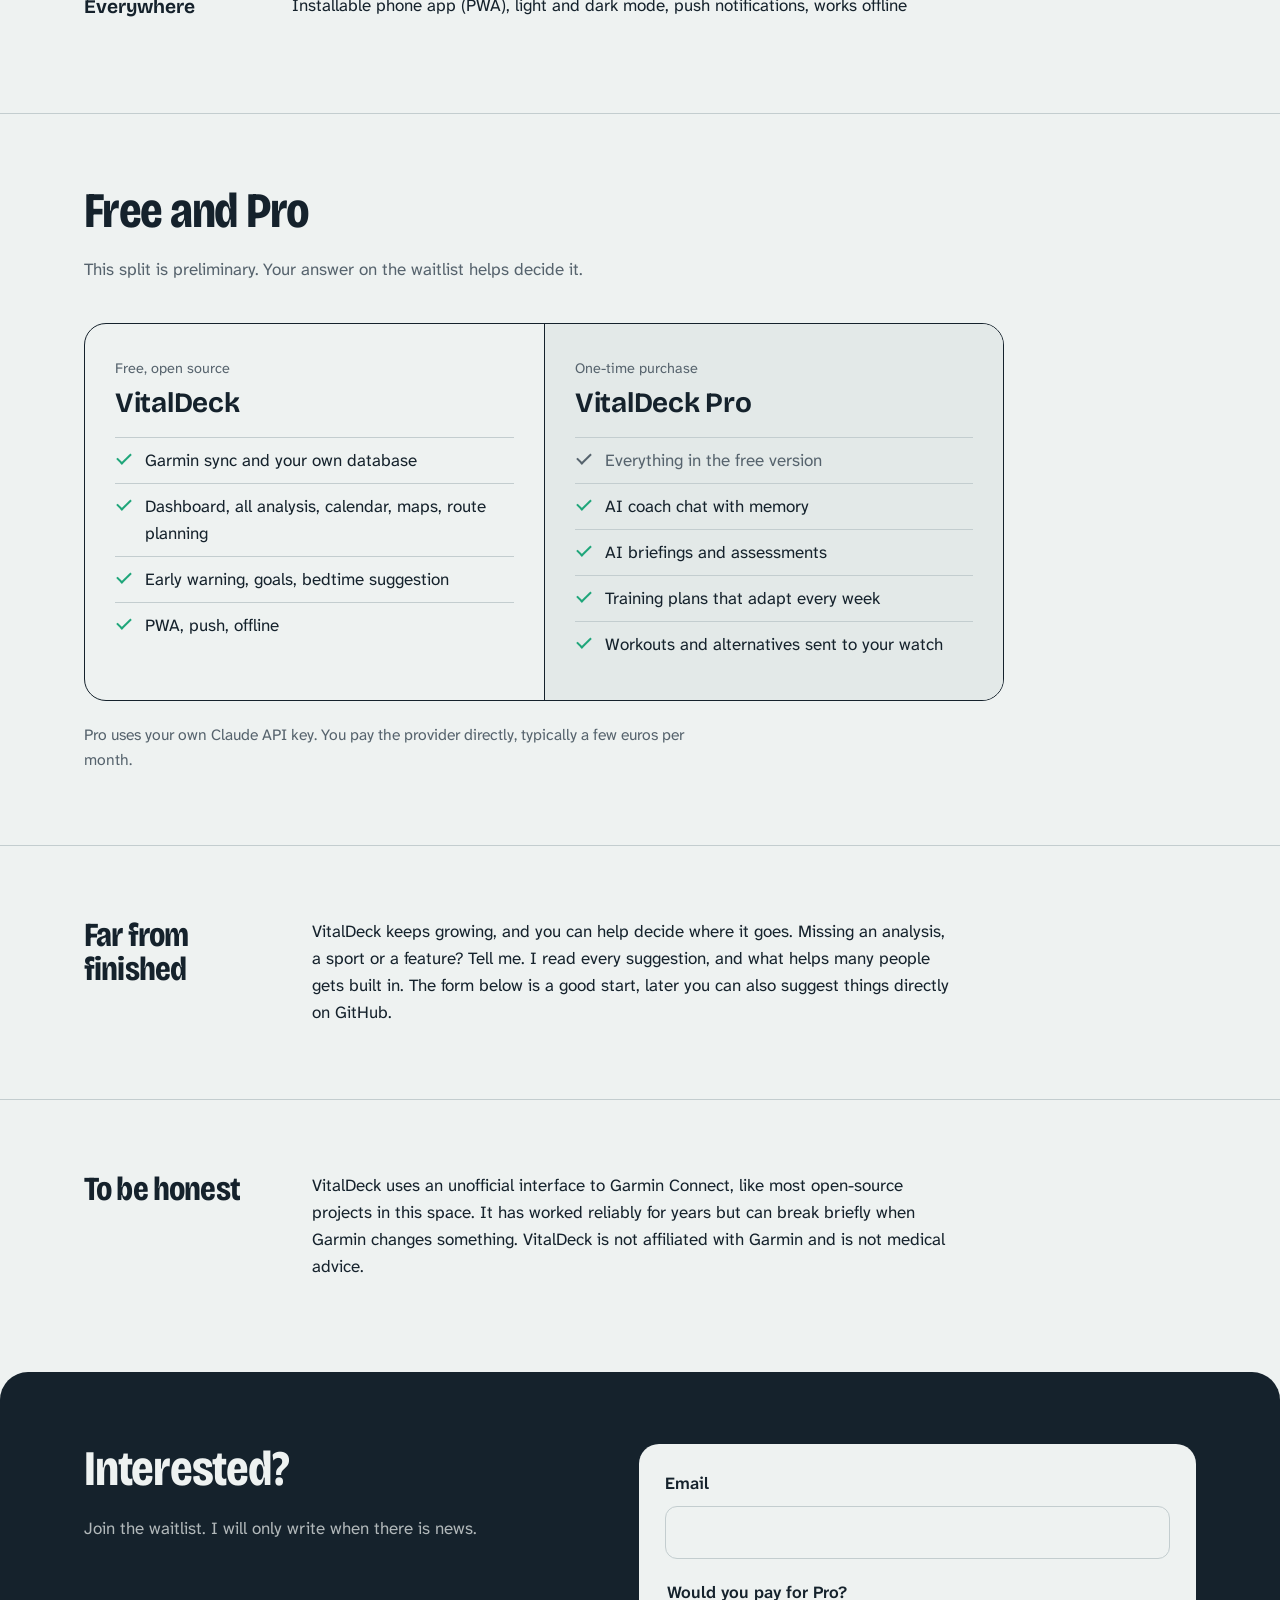
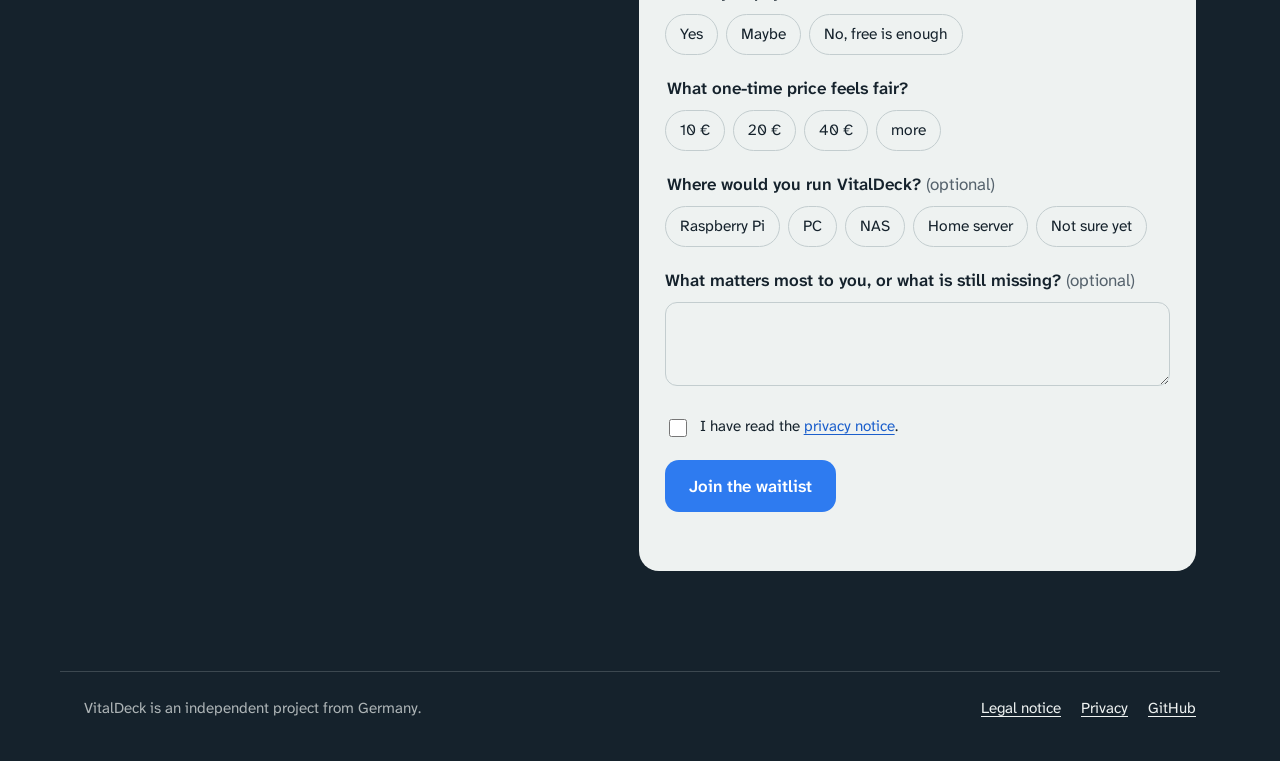
==== commit 0b15a3ed: "Englische Screenshots für die EN-Version der Landingpage Co-Authored-By: Claude Opus 5.5 <noreply@an" ====
--- a/index.html
+++ b/index.html
@@ -393,7 +393,7 @@
   r1_h:"Your data, your server.", r1:"Runs with Docker on a Raspberry Pi, NAS or home server. No account with us, no cloud, no subscription for the core.",
   r2_h:"Understands, not just displays.", r2:"Daily readiness, sleep analysis, early illness warning, correlations like “sleep tonight, HRV tomorrow” and analysis of every session, all computed locally.",
   r3_h:"A coach that does the work.", r3:"It knows your numbers, builds training plans, suggests alternatives when the day does not fit and sends workouts to your watch. You confirm with one tap.",
-  look_h:"What it looks like", look_intro:"Real screenshots from the app, filled with sample data. The app is in German for now, English is planned. The map is blurred.", gallery_aria:"App views",
+  look_h:"What it looks like", look_intro:"Real screenshots from the app, filled with sample data. Screens translated for this page, the English version of the app is planned. The map is blurred.", gallery_aria:"App views",
   c_sleep_h:"Sleep, night by night", c_sleep:"Stages, heart rate and HRV overnight, compared with your last four weeks.",
   c_coach_h:"The coach in chat", c_coach:"It explains itself with your numbers and prepares changes. Nothing is applied until you tap.",
   c_act_h:"Every session in detail", c_act:"Map, charts, zones and personal records. The map is blurred here.",
@@ -438,6 +438,7 @@
   document.querySelectorAll("[data-t-html]").forEach(el=>{ if(d[el.dataset.tHtml]!=null) el.innerHTML = d[el.dataset.tHtml]; });
   document.querySelectorAll("[data-t-aria]").forEach(el=>{ if(d[el.dataset.tAria]!=null) el.setAttribute("aria-label", d[el.dataset.tAria]); });
   document.querySelectorAll("[data-t-alt]").forEach(el=>{ if(d[el.dataset.tAlt]!=null) el.setAttribute("alt", d[el.dataset.tAlt]); });
+  document.querySelectorAll(".device img").forEach(img=>{ const f=img.getAttribute("src").split("/").pop(); img.setAttribute("src",(l==="en"?"img/en/":"img/")+f); });
   document.querySelectorAll(".lang button").forEach(b=>b.setAttribute("aria-pressed", String(b.dataset.lang===l)));
   try{ localStorage.setItem("vitaldeck-lang", l) }catch(e){}
 }
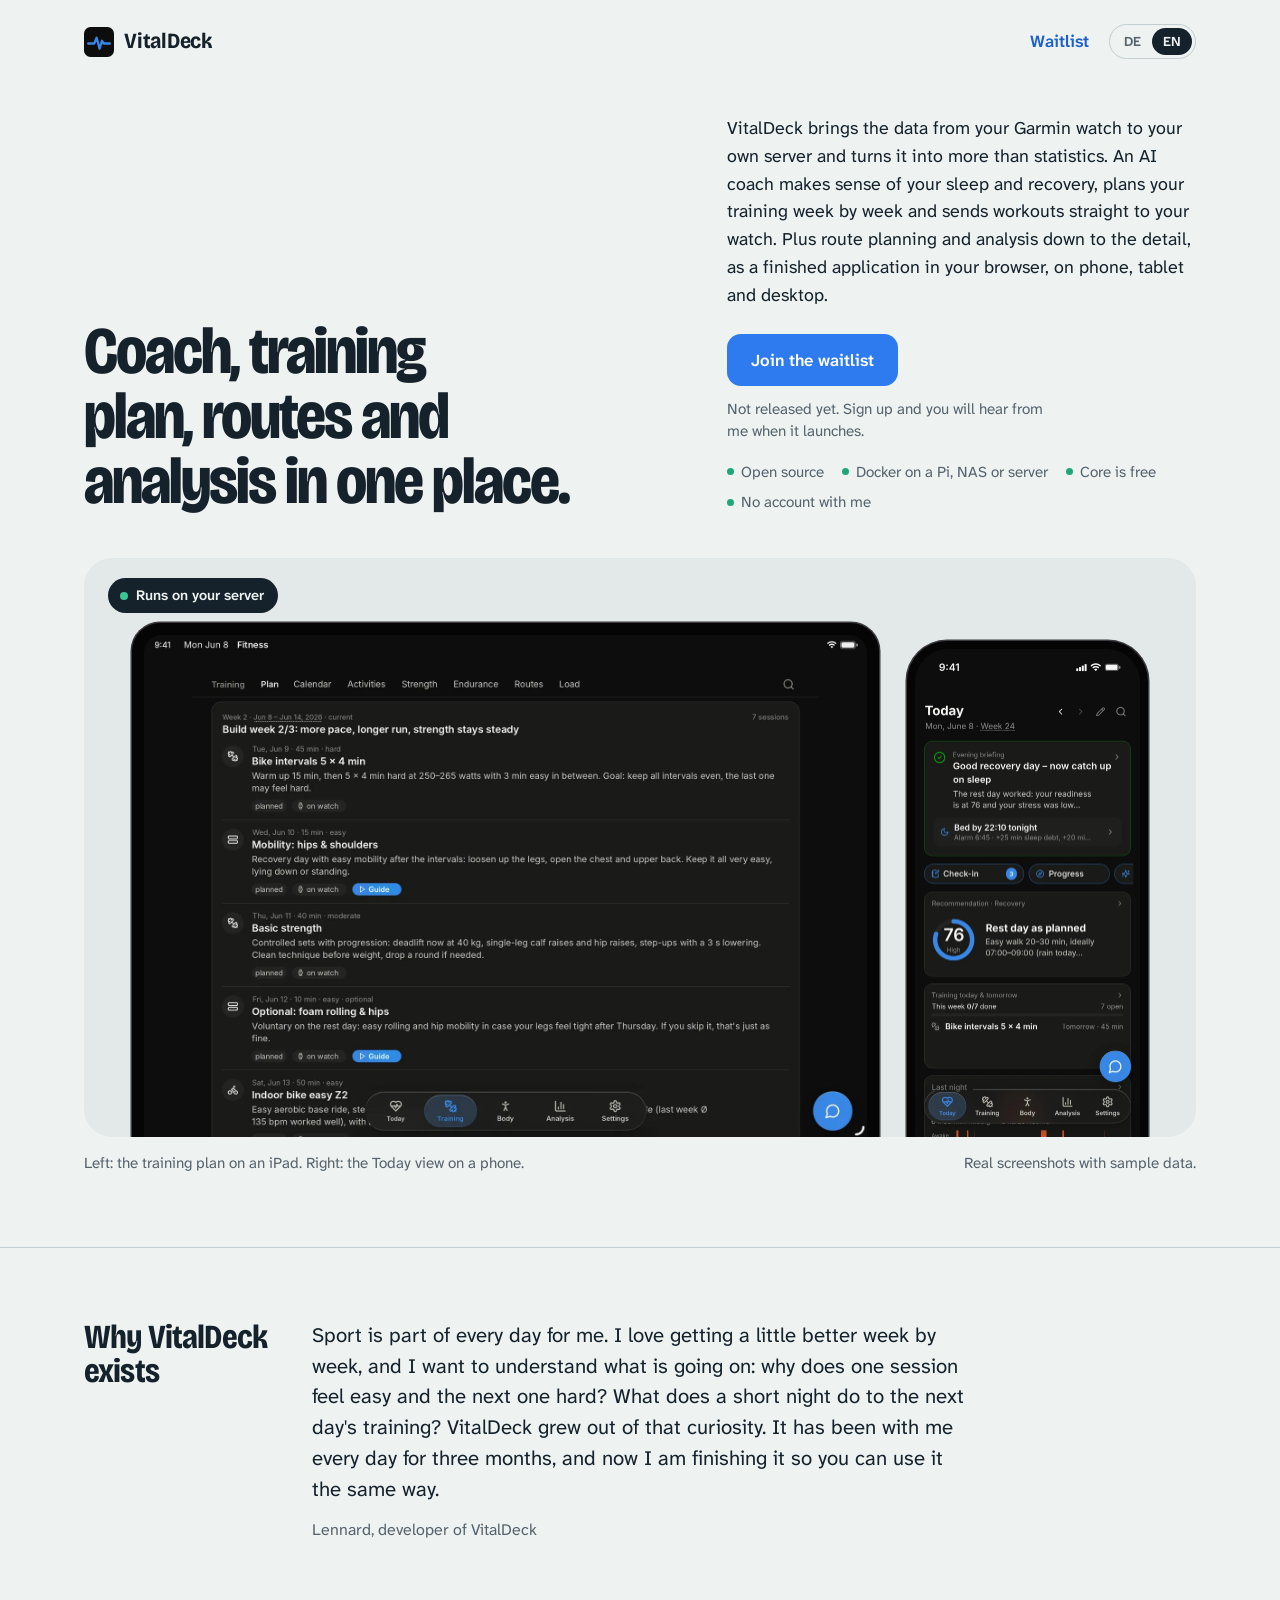
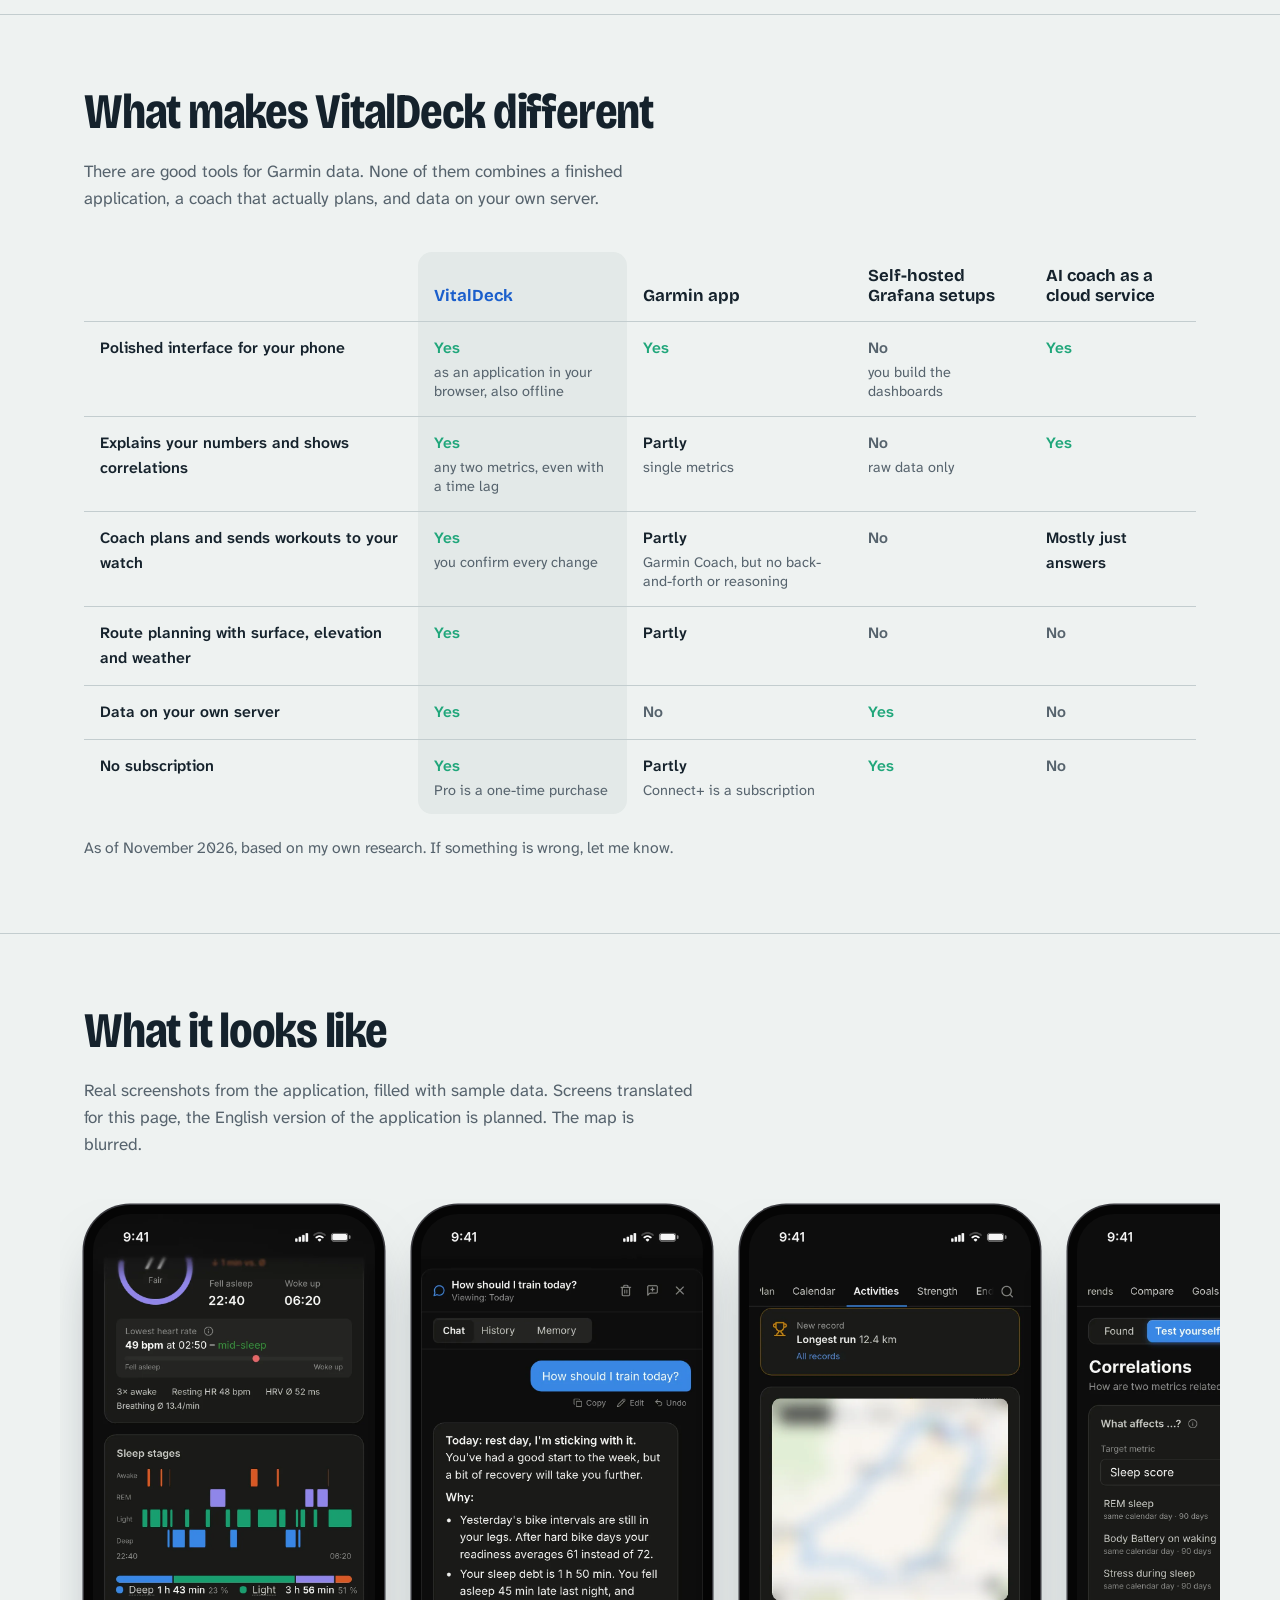
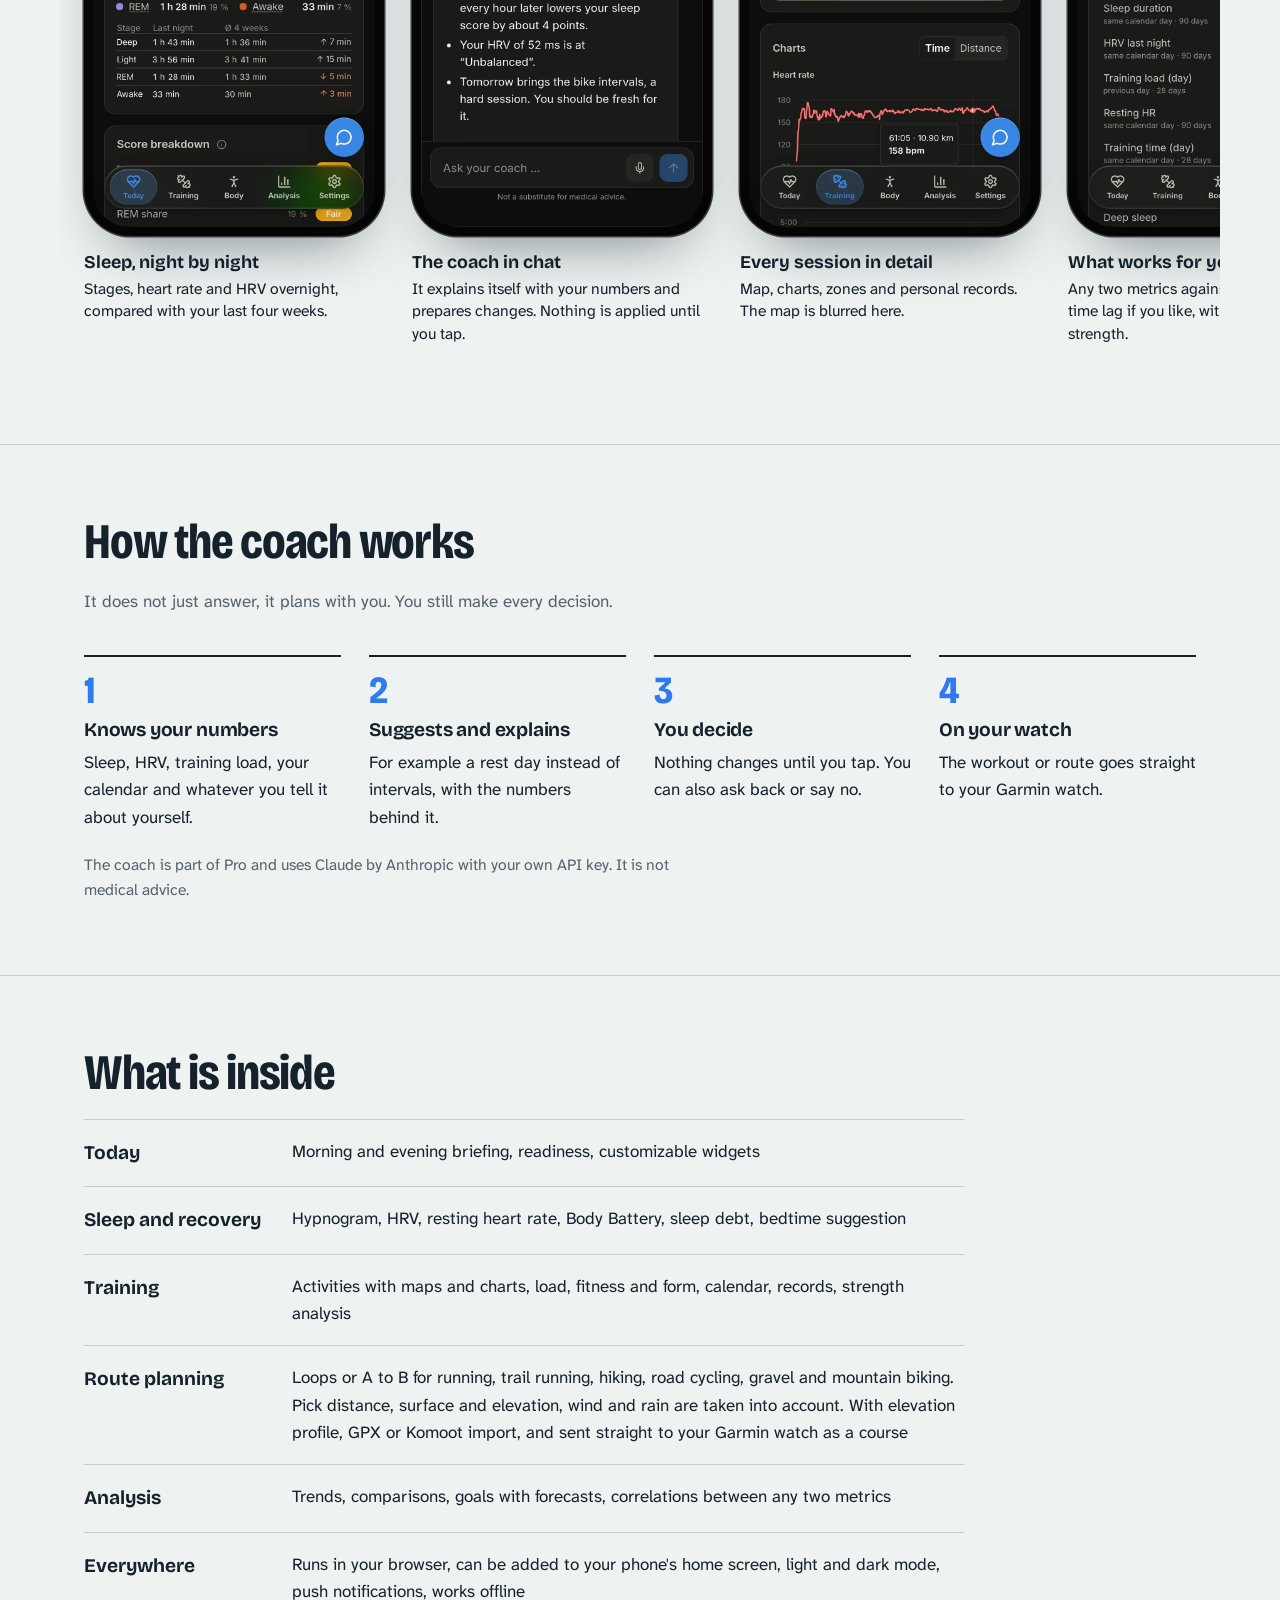
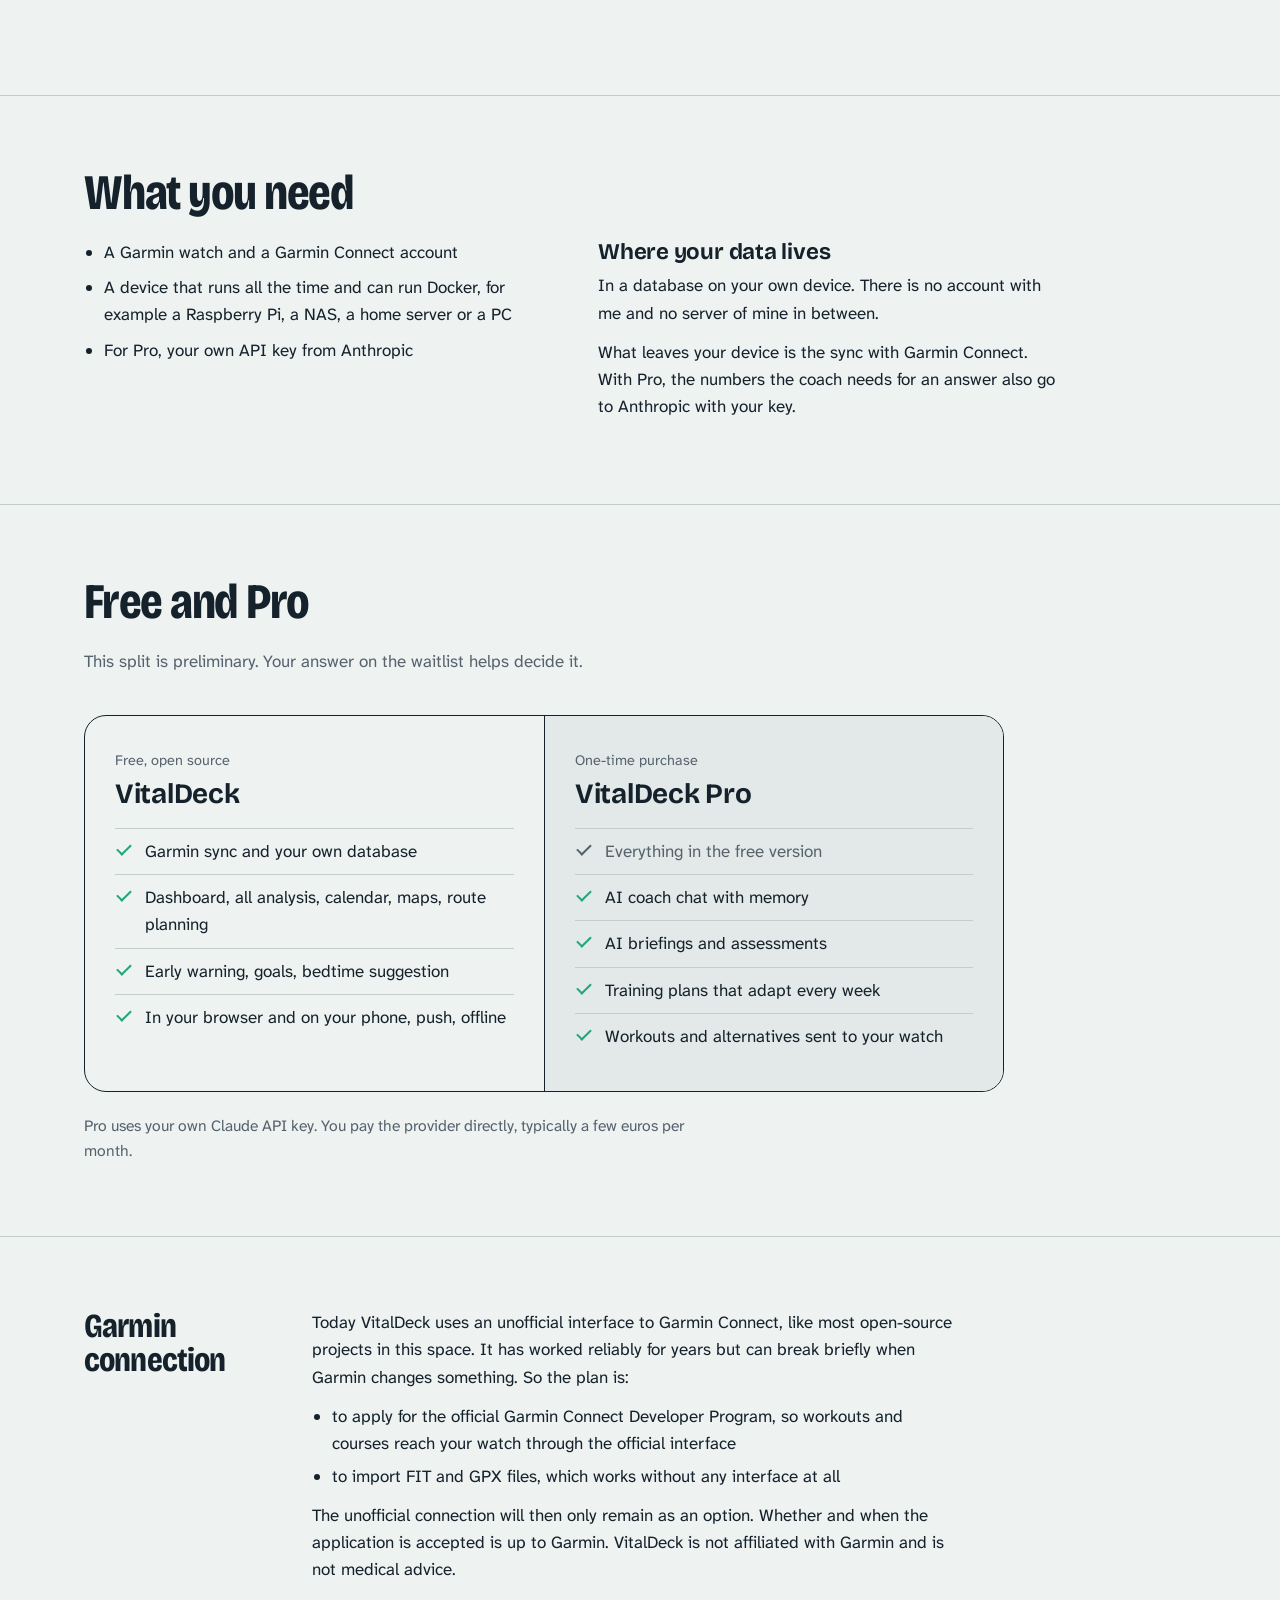
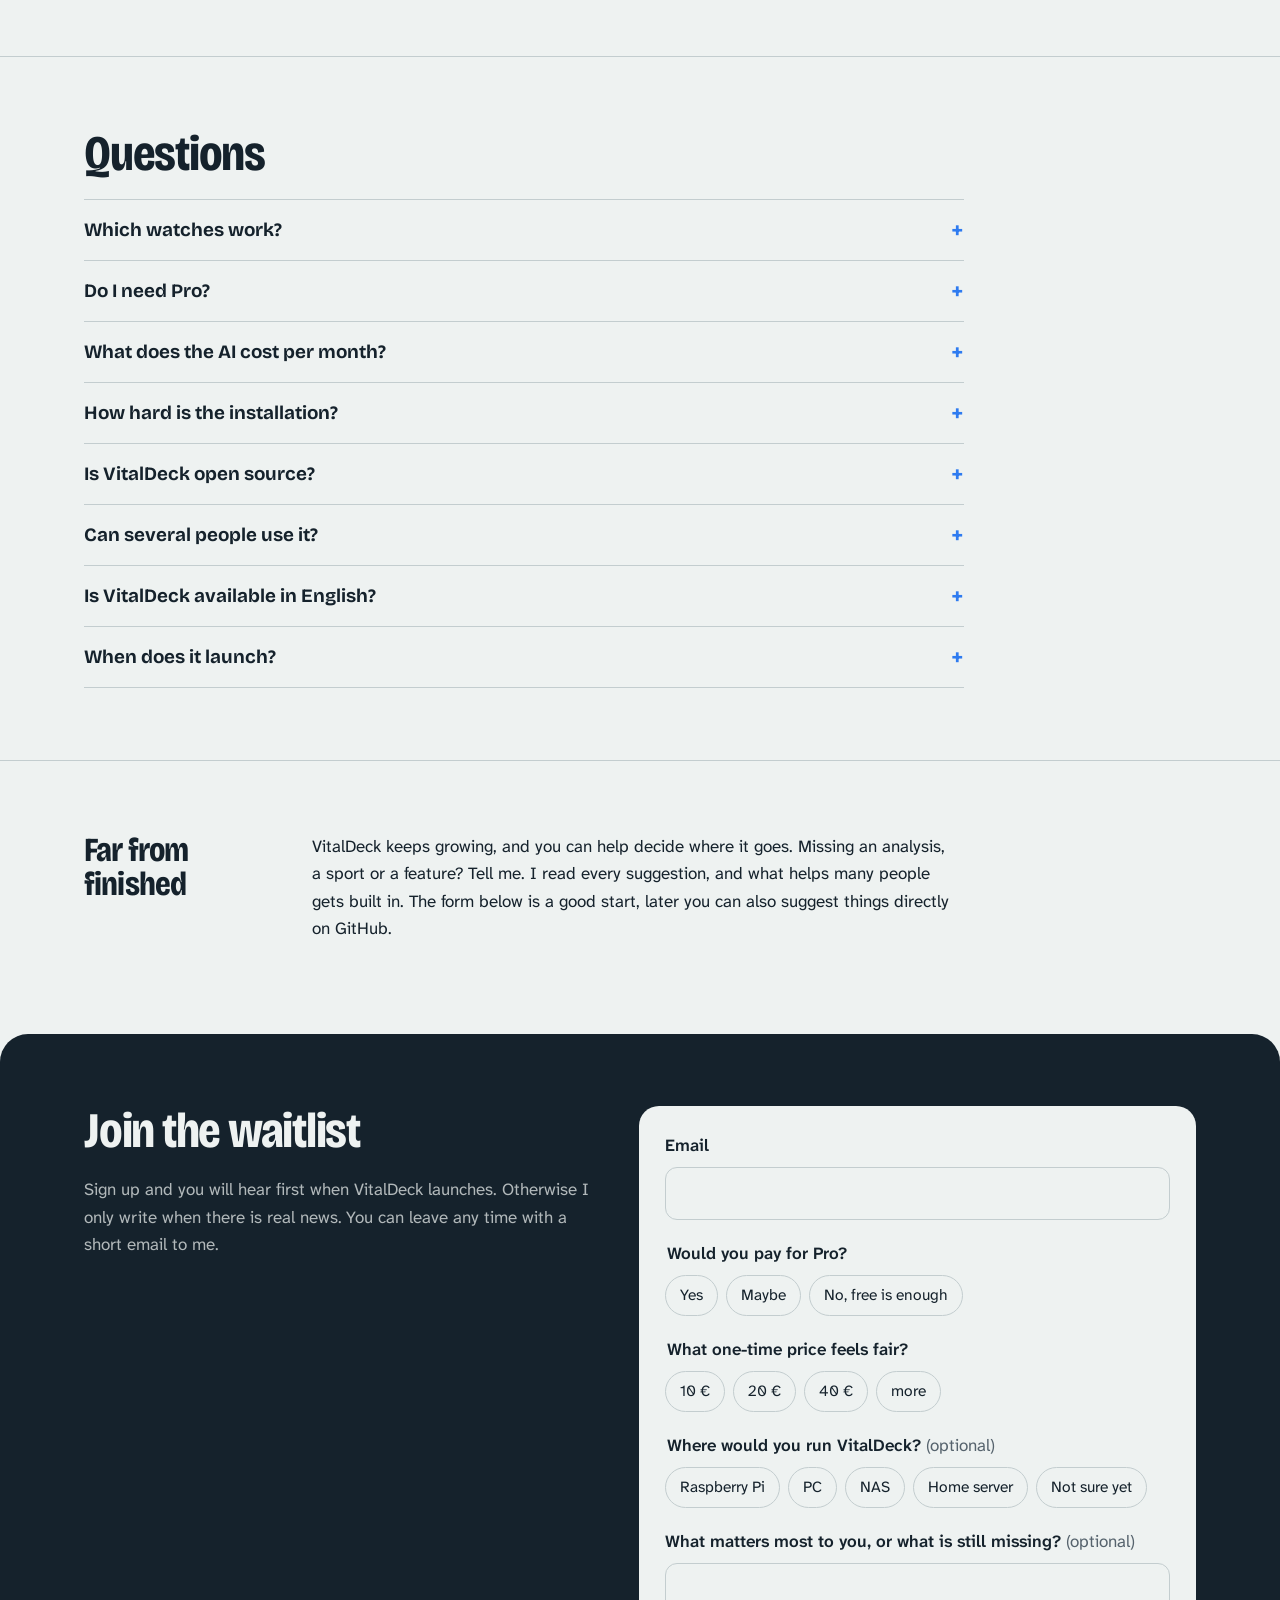
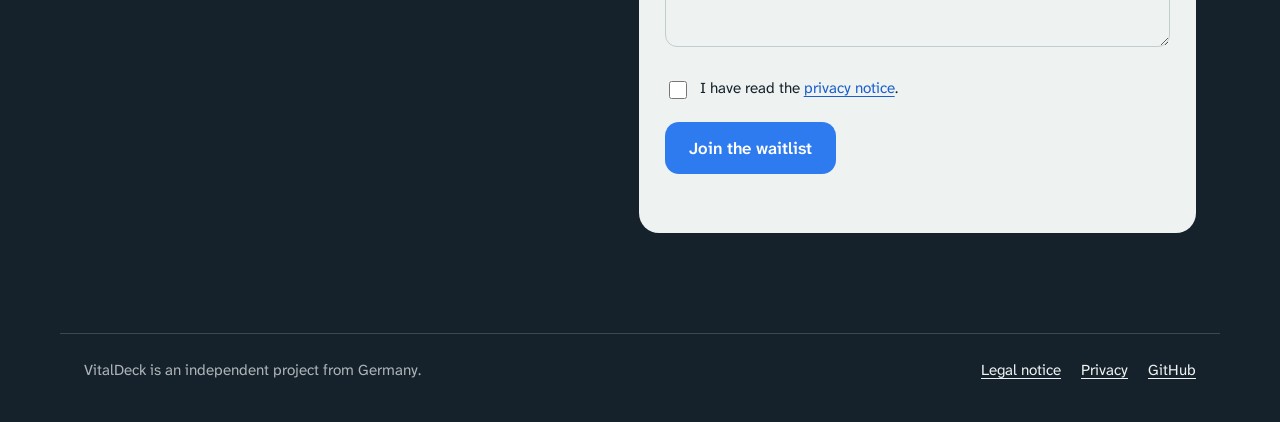
==== commit 552ec4e7: "Landingpage-Inhalt überarbeitet: Vergleich, Coach, Voraussetzungen, FAQ, Garmin-Anbindung Co-Authore" ====
--- a/index.html
+++ b/index.html
@@ -4,7 +4,7 @@
 <meta charset="utf-8">
 <meta name="viewport" content="width=device-width, initial-scale=1">
 <title>VitalDeck</title>
-<meta name="description" content="VitalDeck holt die Daten deiner Garmin-Uhr auf deinen eigenen Server, macht sie verständlich und gibt dir einen KI-Coach, der mitarbeitet.">
+<meta name="description" content="VitalDeck: Coach, Trainingsplan, Strecken und Auswertungen für deine Garmin-Daten, als fertige Anwendung auf deinem eigenen Server. Open Source, Kern kostenlos.">
 <!-- Fonts are self-hosted (no requests to Google, see datenschutz.html) -->
 <link href="fonts.css" rel="stylesheet">
 <link rel="icon" href="img/logo.svg" type="image/svg+xml">
@@ -128,9 +128,66 @@
 .note{max-width:40em;color:var(--muted);margin:22px 0 0;font-size:.98rem}
 @media (max-width:720px){.plans{grid-template-columns:1fr}.plan + .plan{border-left:0;border-top:1.5px solid var(--ink)}}
 
+/* hero facts */
+.facts{list-style:none;display:flex;flex-wrap:wrap;gap:6px 18px;margin:18px 0 0;padding:0;font-size:.95rem;color:var(--muted)}
+.facts li{display:flex;align-items:center;gap:7px}
+.facts li::before{content:"";width:7px;height:7px;border-radius:50%;background:var(--green)}
+
+/* personal note */
+.personal{display:grid;grid-template-columns:minmax(0,13rem) minmax(0,1fr);gap:20px;max-width:880px}
+.personal p{margin:0;max-width:32em;font-size:1.28rem;line-height:1.5}
+.personal .sig{margin-top:14px;font-size:1rem;color:var(--muted)}
+@media (max-width:600px){.personal{grid-template-columns:1fr}.personal p{font-size:1.15rem}}
+
+/* comparison */
+.compare-scroll{overflow-x:auto;margin:0 -24px;padding:0 24px}
+.compare{border-collapse:collapse;width:100%;min-width:680px;font-size:.98rem}
+.compare th,.compare td{text-align:left;vertical-align:top;padding:14px 16px;border-top:1.5px solid var(--line)}
+.compare thead td{border-top:0}
+.compare thead th{border-top:0;font-family:var(--display);font-weight:680;font-size:1.05rem;line-height:1.2;vertical-align:bottom}
+.compare tbody th{font-weight:600;width:30%}
+.compare .vd{background:var(--paper-2)}
+.compare thead .vd{border-radius:14px 14px 0 0;color:var(--blue-ink)}
+.compare tbody tr:last-child .vd{border-radius:0 0 14px 14px}
+.compare td span{display:block;color:var(--muted);font-size:.9rem;line-height:1.35;margin-top:2px}
+.compare b{font-weight:600}
+.compare .y b{color:var(--green)}
+.compare .n b{color:var(--muted)}
+.compare .p b{color:var(--ink)}
+@media (max-width:600px){.compare-scroll{margin:0 -16px;padding:0 16px}}
+
+/* coach steps (a real sequence) */
+.steps{list-style:none;counter-reset:s;display:grid;grid-template-columns:repeat(4,minmax(0,1fr));gap:28px;margin:0;padding:0}
+.steps li{counter-increment:s;border-top:2.5px solid var(--ink);padding-top:14px}
+.steps li::before{content:counter(s);display:block;font-family:var(--display);font-weight:740;font-size:2.4rem;line-height:1;color:var(--blue);margin-bottom:10px;font-variation-settings:"wdth" 86}
+.steps h3{font-size:1.2rem}
+.steps p{margin:0;color:var(--ink)}
+@media (max-width:900px){.steps{grid-template-columns:repeat(2,minmax(0,1fr))}}
+@media (max-width:520px){.steps{grid-template-columns:1fr}}
+
+/* needs + data */
+.needs{display:grid;grid-template-columns:repeat(2,minmax(0,1fr));gap:48px;max-width:980px}
+.needs ul{margin:0;padding-left:1.2em}
+.needs li+li{margin-top:.5em}
+.needs p{margin:0 0 .7em}
+@media (max-width:760px){.needs{grid-template-columns:1fr;gap:32px}}
+
+/* faq */
+.faq{max-width:880px;border-bottom:1.5px solid var(--line)}
+.faq details{border-top:1.5px solid var(--line)}
+.faq summary{list-style:none;cursor:pointer;display:flex;justify-content:space-between;gap:16px;padding:18px 0;font-family:var(--display);font-weight:680;font-size:1.18rem;line-height:1.25}
+.faq summary::-webkit-details-marker{display:none}
+.faq summary::after{content:"+";font-size:1.5rem;line-height:1;color:var(--blue);transition:transform .2s}
+.faq details[open] summary::after{transform:rotate(45deg)}
+.faq details p{margin:0 0 20px;max-width:40em}
+@media (prefers-reduced-motion:reduce){.faq summary::after{transition:none}}
+
 /* honest */
 .honest{display:grid;grid-template-columns:minmax(0,13rem) minmax(0,1fr);gap:20px;max-width:880px}
 .honest p{margin:0;max-width:38em}
+.honest-body p+ul,.honest-body ul+p{margin-top:.7em}
+.honest-body ul{margin:0;padding-left:1.2em;max-width:36em}
+.honest-body li+li{margin-top:.35em}
 @media (max-width:600px){.honest{grid-template-columns:1fr}}
 
 /* waitlist */
@@ -195,11 +252,17 @@
     <div class="hero-text">
       <h1 data-t="h1">Coach, Trainingsplan, Strecken und Auswertungen an einem Ort.</h1>
       <div>
-        <p class="lede" data-t="lede">VitalDeck holt die Daten deiner Garmin-Uhr und macht mehr daraus als Statistiken. Ein KI-Coach ordnet Schlaf und Erholung ein, plant dein Training Woche für Woche und schickt Einheiten direkt auf die Uhr. Dazu Streckenplanung, Zusammenhänge und Auswertungen bis ins Detail.</p>
+        <p class="lede" data-t="lede">VitalDeck holt die Daten deiner Garmin-Uhr auf deinen eigenen Server und macht mehr daraus als Statistiken. Ein KI-Coach ordnet Schlaf und Erholung ein, plant dein Training Woche für Woche und schickt Einheiten direkt auf die Uhr. Dazu Streckenplanung und Auswertungen bis ins Detail, als fertige Anwendung im Browser, auf Handy, Tablet und Rechner.</p>
         <div class="cta-row">
           <a class="btn" href="#warteliste" data-t="cta">Auf die Warteliste</a>
           <small data-t="cta_note">Noch nicht veröffentlicht. Trag dich ein, dann bekommst du Bescheid, sobald es losgeht.</small>
         </div>
+        <ul class="facts">
+          <li data-t="fact1">Open Source</li>
+          <li data-t="fact2">Docker auf Pi, NAS oder Server</li>
+          <li data-t="fact3">Kern kostenlos</li>
+          <li data-t="fact4">Kein Konto bei mir</li>
+        </ul>
       </div>
     </div>
     <div class="stage">
@@ -213,34 +276,72 @@
   </div>
 </div>
 
-<section aria-labelledby="why">
-  <div class="wrap">
-    <h2 id="why" data-t="why_h">Drei Gründe für VitalDeck</h2>
-    <div class="reasons">
-      <div>
-        <svg viewBox="0 0 40 40" fill="none" stroke="currentColor" stroke-width="2.4" stroke-linejoin="round" aria-hidden="true"><path d="M34 19a13 13 0 0 1-19 11.5L6 33l3-8A13 13 0 1 1 34 19z"/><path d="M14 19.5l4 4 8-8" stroke-linecap="round"/></svg>
-        <h3 data-t="r3_h">Ein Coach, der mitarbeitet.</h3>
-        <p data-t="r3">Er kennt deine Werte, erstellt Trainingspläne, schlägt Alternativen vor, wenn der Tag nicht passt, und sendet Einheiten an deine Uhr. Du bestätigst mit einem Tipp.</p>
-      </div>
-      <div>
-        <svg viewBox="0 0 40 40" fill="none" stroke="currentColor" stroke-width="2.4" stroke-linecap="round" aria-hidden="true"><path d="M4 28c5 0 6-14 11-14s5 10 10 10 6-16 11-16"/><circle cx="15" cy="14" r="2.2" fill="currentColor"/><circle cx="25" cy="24" r="2.2" fill="currentColor"/></svg>
-        <h3 data-t="r2_h">Versteht statt nur zeigt.</h3>
-        <p data-t="r2">Tagesbereitschaft, Schlafanalyse, Frühwarnung bei Erkältung, Zusammenhänge wie „Schlaf heute, HRV morgen“ und Auswertungen jeder Einheit, alles direkt berechnet.</p>
-      </div>
-      <div>
-        <svg viewBox="0 0 40 40" fill="none" stroke="currentColor" stroke-width="2.4" stroke-linejoin="round" aria-hidden="true"><path d="M5 19 20 6l15 13v15H5z"/><rect x="14" y="21" width="12" height="9" rx="1.5"/><path d="M17 25h6"/></svg>
-        <h3 data-t="r1_h">Deine Daten, dein Server.</h3>
-        <p data-t="r1">Läuft per Docker auf einem Raspberry Pi, NAS oder Heimserver. Kein Konto bei uns, keine Cloud, kein Abo für den Kern.</p>
-      </div>
-    </div>
+<section aria-labelledby="story">
+  <div class="wrap"><div class="personal">
+    <h2 id="story" style="font-size:clamp(1.6rem,3vw,2.1rem)" data-t="story_h">Warum es VitalDeck gibt</h2>
+    <div>
+      <p data-t="story">Sport gehört für mich zu jedem Tag. Mich reizt, Woche für Woche ein Stück besser zu werden, und ich will verstehen, was dabei passiert: Warum fühlt sich eine Einheit leicht an und die nächste schwer? Was macht eine kurze Nacht mit dem Training am nächsten Tag? Aus dieser Neugier ist VitalDeck entstanden. Seit drei Monaten begleitet es mich jeden Tag, und jetzt mache ich es so fertig, dass du es genauso nutzen kannst.</p>
+      <p class="sig" data-t="sig">Lennard, Entwickler von VitalDeck</p>
+    </div>
+  </div></div>
+</section>
+
+<section aria-labelledby="diff">
+  <div class="wrap">
+    <h2 id="diff" data-t="diff_h">Was VitalDeck anders macht</h2>
+    <p class="intro" data-t="diff_intro">Es gibt gute Werkzeuge für Garmin-Daten. Keins davon verbindet eine fertige Anwendung, einen Coach, der wirklich plant, und Daten auf deinem eigenen Server.</p>
+    <div class="compare-scroll" tabindex="0" role="region" aria-label="Vergleich" data-t-aria="diff_aria">
+      <table class="compare">
+        <thead><tr>
+          <td></td>
+          <th scope="col" class="vd">VitalDeck</th>
+          <th scope="col" data-t="col1">Garmin-App</th>
+          <th scope="col" data-t="col2">Grafana-Setups zum Selbsthosten</th>
+          <th scope="col" data-t="col3">KI-Coach als Cloud-Dienst</th>
+        </tr></thead>
+        <tbody>
+          <tr><th scope="row" data-t="row1">Fertig gestaltete Oberfläche fürs Handy</th>
+            <td class="y vd" data-t-html="c14"><b>Ja</b><span>als Anwendung im Browser, auch offline</span></td>
+            <td class="y" data-t-html="c11"><b>Ja</b></td>
+            <td class="n" data-t-html="c12"><b>Nein</b><span>Dashboards baust du selbst</span></td>
+            <td class="y" data-t-html="c13"><b>Ja</b></td></tr>
+          <tr><th scope="row" data-t="row2">Ordnet Werte ein und zeigt Zusammenhänge</th>
+            <td class="y vd" data-t-html="c24"><b>Ja</b><span>zwei beliebige Werte, auch zeitversetzt</span></td>
+            <td class="p" data-t-html="c21"><b>Teilweise</b><span>einzelne Werte</span></td>
+            <td class="n" data-t-html="c22"><b>Nein</b><span>nur Rohdaten</span></td>
+            <td class="y" data-t-html="c23"><b>Ja</b></td></tr>
+          <tr><th scope="row" data-t="row3">Coach plant und schickt Einheiten auf die Uhr</th>
+            <td class="y vd" data-t-html="c34"><b>Ja</b><span>du bestätigst jede Änderung</span></td>
+            <td class="p" data-t-html="c31"><b>Teilweise</b><span>Garmin Coach, aber ohne Rückfragen und Begründung</span></td>
+            <td class="n" data-t-html="c32"><b>Nein</b></td>
+            <td class="p" data-t-html="c33"><b>Meist nur Antworten</b></td></tr>
+          <tr><th scope="row" data-t="row4">Strecken planen mit Untergrund, Höhe und Wetter</th>
+            <td class="y vd" data-t-html="c44"><b>Ja</b></td>
+            <td class="p" data-t-html="c41"><b>Teilweise</b></td>
+            <td class="n" data-t-html="c42"><b>Nein</b></td>
+            <td class="n" data-t-html="c43"><b>Nein</b></td></tr>
+          <tr><th scope="row" data-t="row5">Daten auf deinem eigenen Server</th>
+            <td class="y vd" data-t-html="c54"><b>Ja</b></td>
+            <td class="n" data-t-html="c51"><b>Nein</b></td>
+            <td class="y" data-t-html="c52"><b>Ja</b></td>
+            <td class="n" data-t-html="c53"><b>Nein</b></td></tr>
+          <tr><th scope="row" data-t="row6">Ohne Abo</th>
+            <td class="y vd" data-t-html="c64"><b>Ja</b><span>Pro als Einmalkauf</span></td>
+            <td class="p" data-t-html="c61"><b>Teilweise</b><span>Connect+ ist ein Abo</span></td>
+            <td class="y" data-t-html="c62"><b>Ja</b></td>
+            <td class="n" data-t-html="c63"><b>Nein</b></td></tr>
+        </tbody>
+      </table>
+    </div>
+    <p class="note" data-t="diff_note">Stand November 2026, nach meiner eigenen Recherche. Wenn etwas nicht stimmt, schreib es mir.</p>
   </div>
 </section>
 
 <section aria-labelledby="look">
   <div class="wrap">
     <h2 id="look" data-t="look_h">So sieht es aus</h2>
-    <p class="intro" data-t="look_intro">Echte Screenshots aus der App, gefüllt mit Beispieldaten. Die Karte ist unkenntlich gemacht.</p>
-    <div class="gallery" tabindex="0" aria-label="Ansichten der App" data-t-aria="gallery_aria">
+    <p class="intro" data-t="look_intro">Echte Screenshots aus der Anwendung, gefüllt mit Beispieldaten. Die Karte ist unkenntlich gemacht.</p>
+    <div class="gallery" tabindex="0" aria-label="Ansichten der Anwendung" data-t-aria="gallery_aria">
       <figure>
         <div class="device"><img src="img/schlaf.webp" width="900" height="1957" loading="lazy" alt="Schlafansicht mit Puls-Tiefpunkt, Schlafphasen und Vergleich zu den letzten vier Wochen" data-t-alt="alt_sleep"></div>
         <figcaption><b data-t="c_sleep_h">Schlaf, Nacht für Nacht</b><span data-t="c_sleep">Phasen, Puls und HRV in der Nacht, im Vergleich zu deinen letzten vier Wochen.</span></figcaption>
@@ -261,17 +362,51 @@
   </div>
 </section>
 
+<section aria-labelledby="coach">
+  <div class="wrap">
+    <h2 id="coach" data-t="coach_h">So arbeitet der Coach</h2>
+    <p class="intro" data-t="coach_intro">Er antwortet nicht nur, er plant mit. Entschieden wird trotzdem immer von dir.</p>
+    <ol class="steps">
+      <li><h3 data-t="s1_h">Kennt deine Werte</h3><p data-t="s1">Schlaf, HRV, Belastung, deinen Kalender und das, was du ihm über dich erzählst.</p></li>
+      <li><h3 data-t="s2_h">Schlägt vor und begründet</h3><p data-t="s2">Zum Beispiel einen Ruhetag statt Intervallen, mit den Zahlen, die dafür sprechen.</p></li>
+      <li><h3 data-t="s3_h">Du entscheidest</h3><p data-t="s3">Geändert wird nichts, bevor du tippst. Du kannst auch nachfragen oder ablehnen.</p></li>
+      <li><h3 data-t="s4_h">Auf die Uhr</h3><p data-t="s4">Die Einheit oder Strecke landet direkt auf deiner Garmin-Uhr.</p></li>
+    </ol>
+    <p class="note" data-t="coach_note">Der Coach ist Teil von Pro und nutzt Claude von Anthropic mit deinem eigenen API-Schlüssel. Er ersetzt keinen ärztlichen Rat.</p>
+  </div>
+</section>
+
 <section aria-labelledby="inside">
   <div class="wrap">
     <h2 id="inside" data-t="inside_h">Was drin ist</h2>
     <dl class="features">
       <dt data-t="f1_h">Heute</dt><dd data-t="f1">Morgen- und Abend-Briefing, Bereitschaft, frei anordenbare Widgets</dd>
       <dt data-t="f2_h">Schlaf und Erholung</dt><dd data-t="f2">Hypnogramm, HRV, Ruhepuls, Body Battery, Schlafschuld, Zubettgeh-Empfehlung</dd>
-      <dt data-t="f3_h">Training</dt><dd data-t="f3">Aktivitäten mit Karte und Verläufen, Belastung, Fitness und Form, Kalender, Rekorde, Kraft- und Kettlebell-Auswertung</dd>
+      <dt data-t="f3_h">Training</dt><dd data-t="f3">Aktivitäten mit Karte und Verläufen, Belastung, Fitness und Form, Kalender, Rekorde, Kraft-Auswertung</dd>
       <dt data-t="f6_h">Strecken planen</dt><dd data-t="f6">Runden oder von A nach B für Laufen, Trailrunning, Wandern, Rennrad, Gravel und Mountainbike. Länge, Untergrund und Höhenmeter frei wählbar, Wind und Regen fließen mit ein. Dazu Höhenprofil, Import per GPX oder Komoot-Link und direkt als Strecke auf die Garmin-Uhr</dd>
       <dt data-t="f4_h">Analyse</dt><dd data-t="f4">Trends, Vergleiche, Ziele mit Prognose, Zusammenhänge zwischen beliebigen Werten</dd>
-      <dt data-t="f5_h">Überall</dt><dd data-t="f5">App fürs Handy (PWA), Hell und Dunkel, Push-Mitteilungen, funktioniert auch offline</dd>
+      <dt data-t="f5_h">Überall</dt><dd data-t="f5">Läuft im Browser, auf dem Handy zum Startbildschirm hinzufügbar, Hell und Dunkel, Push-Mitteilungen, funktioniert auch offline</dd>
     </dl>
+  </div>
+</section>
+
+<section aria-labelledby="needs_h">
+  <div class="wrap">
+    <h2 id="needs_h" data-t="needs_h">Was du brauchst</h2>
+    <div class="needs">
+      <div>
+        <ul>
+          <li data-t="n1">Eine Garmin-Uhr und ein Konto bei Garmin Connect</li>
+          <li data-t="n2">Ein Gerät, das dauerhaft läuft und Docker kann, zum Beispiel ein Raspberry Pi, ein NAS, ein Heimserver oder ein PC</li>
+          <li data-t="n3">Für Pro einen eigenen API-Schlüssel von Anthropic</li>
+        </ul>
+      </div>
+      <div>
+        <h3 data-t="data_h">Wo deine Daten liegen</h3>
+        <p data-t="data1">In einer Datenbank auf deinem eigenen Gerät. Es gibt kein Konto bei mir und keinen Server von mir dazwischen.</p>
+        <p data-t="data2">Nach außen geht der Abgleich mit Garmin Connect. Mit Pro gehen außerdem die Werte, die der Coach für eine Antwort braucht, mit deinem Schlüssel an Anthropic.</p>
+      </div>
+    </div>
   </div>
 </section>
 
@@ -287,7 +422,7 @@
           <li data-t="p1">Garmin-Abgleich und eigene Datenbank</li>
           <li data-t="p2">Dashboard, alle Auswertungen, Kalender, Karten, Streckenplanung</li>
           <li data-t="p3">Frühwarnung, Ziele, Zubettgeh-Empfehlung</li>
-          <li data-t="p4">PWA, Push, offline</li>
+          <li data-t="p4">Im Browser und auf dem Handy, Push, offline</li>
         </ul>
       </div>
       <div class="plan">
@@ -306,6 +441,29 @@
   </div>
 </section>
 
+<section aria-labelledby="honest">
+  <div class="wrap"><div class="honest">
+    <h2 id="honest" style="font-size:clamp(1.6rem,3vw,2.1rem)" data-t="honest_h">Garmin-Anbindung</h2>
+    <div class="honest-body" data-t="honest"><p>VitalDeck nutzt heute eine inoffizielle Schnittstelle zu Garmin Connect, wie die meisten Open-Source-Projekte in diesem Bereich. Sie läuft seit Jahren zuverlässig, kann aber kurzzeitig ausfallen, wenn Garmin etwas ändert. Deshalb ist geplant:</p><ul><li>eine Bewerbung für das offizielle Garmin Connect Developer Program, um Workouts und Strecken über die offizielle Schnittstelle auf die Uhr zu bringen</li><li>ein Import von FIT- und GPX-Dateien, der ganz ohne Schnittstelle auskommt</li></ul><p>Die inoffizielle Anbindung bleibt danach nur noch als Option. Ob und wann die Bewerbung angenommen wird, entscheidet Garmin. VitalDeck ist nicht mit Garmin verbunden und ersetzt keinen ärztlichen Rat.</p></div>
+  </div></div>
+</section>
+
+<section aria-labelledby="faq_h">
+  <div class="wrap">
+    <h2 id="faq_h" data-t="faq_h">Häufige Fragen</h2>
+    <div class="faq">
+      <details><summary data-t="q1">Welche Uhren funktionieren?</summary><p data-t="a1">Alle Garmin-Uhren, deren Daten in Garmin Connect landen. Welche Werte es gibt, etwa HRV oder Body Battery, hängt vom Modell ab. Weitere Marken sind angedacht, aber noch nicht zugesagt.</p></details>
+      <details><summary data-t="q2">Brauche ich Pro?</summary><p data-t="a2">Nein. Die kostenlose Version enthält alle Auswertungen, den Kalender und die Streckenplanung. Pro bringt den KI-Coach dazu.</p></details>
+      <details><summary data-t="q3">Was kostet die KI im Monat?</summary><p data-t="a3">Du zahlst direkt bei Anthropic nach Nutzung, ohne Umweg über mich. Bei täglicher Nutzung sind das typischerweise wenige Euro im Monat.</p></details>
+      <details><summary data-t="q4">Wie aufwendig ist die Installation?</summary><p data-t="a4">Ziel ist ein Docker-Compose-Befehl und eine kurze Anleitung. Genau daran arbeite ich gerade.</p></details>
+      <details><summary data-t="q5">Ist VitalDeck Open Source?</summary><p data-t="a5">Ja. Der Kern erscheint unter der AGPL-3.0 auf GitHub. Pro ist ein kostenpflichtiges Zusatzmodul.</p></details>
+      <details><summary data-t="q6">Können mehrere Personen es nutzen?</summary><p data-t="a6">Eine Installation ist für eine Person gedacht. Jede weitere Person bekommt ihre eigene.</p></details>
+      <details><summary data-t="q7">Gibt es VitalDeck auf Englisch?</summary><p data-t="a7">Die Anwendung ist heute auf Deutsch. Die englische Version kommt vor der Veröffentlichung.</p></details>
+      <details><summary data-t="q8">Wann geht es los?</summary><p data-t="a8">Ein festes Datum gibt es noch nicht. Ich arbeite gerade daran, die Installation einfach zu machen. Wer auf der Warteliste steht, erfährt es zuerst.</p></details>
+    </div>
+  </div>
+</section>
+
 <section aria-labelledby="grow">
   <div class="wrap"><div class="honest">
     <h2 id="grow" style="font-size:clamp(1.6rem,3vw,2.1rem)" data-t="grow_h">Noch lange nicht fertig</h2>
@@ -313,18 +471,11 @@
   </div></div>
 </section>
 
-<section aria-labelledby="honest">
-  <div class="wrap"><div class="honest">
-    <h2 id="honest" style="font-size:clamp(1.6rem,3vw,2.1rem)" data-t="honest_h">Ehrlich gesagt</h2>
-    <p data-t="honest">VitalDeck nutzt eine inoffizielle Schnittstelle zu Garmin Connect, wie die meisten Open-Source-Projekte in diesem Bereich. Sie funktioniert seit Jahren zuverlässig, kann aber kurzzeitig ausfallen, wenn Garmin etwas ändert. VitalDeck ist kein Produkt von Garmin und ersetzt keinen ärztlichen Rat.</p>
-  </div></div>
-</section>
-
 <section class="wait" id="warteliste" aria-labelledby="wait_h">
   <div class="wrap wait-grid">
     <div>
-      <h2 id="wait_h" data-t="wait_h">Interessiert?</h2>
-      <p class="intro" data-t="wait_intro">Trag dich ein. Ich melde mich nur, wenn es Neuigkeiten gibt.</p>
+      <h2 id="wait_h" data-t="wait_h">Auf die Warteliste</h2>
+      <p class="intro" data-t="wait_intro">Trag dich ein, dann erfährst du zuerst, wenn VitalDeck startet. Sonst schreibe ich nur, wenn es wirklich Neuigkeiten gibt. Austragen geht jederzeit mit einer kurzen Mail an mich.</p>
     </div>
     <!-- Formspree: Form-ID in WAITLIST_ENDPOINT unten eintragen. Bis dahin sendet das Formular nichts. -->
     <form class="list" novalidate>
@@ -386,14 +537,39 @@
  en:{
   skip:"Skip to content", nav_join:"Waitlist",
   h1:"Coach, training plan, routes and analysis in one place.",
-  lede:"VitalDeck takes the data from your Garmin watch and turns it into more than statistics. An AI coach makes sense of your sleep and recovery, plans your training week by week and sends workouts straight to your watch. Plus route planning, correlations and analysis down to the detail.",
+  lede:"VitalDeck brings the data from your Garmin watch to your own server and turns it into more than statistics. An AI coach makes sense of your sleep and recovery, plans your training week by week and sends workouts straight to your watch. Plus route planning and analysis down to the detail, as a finished application in your browser, on phone, tablet and desktop.",
+  fact1:"Open source", fact2:"Docker on a Pi, NAS or server", fact3:"Core is free", fact4:"No account with me",
+  story_h:"Why VitalDeck exists", story:"Sport is part of every day for me. I love getting a little better week by week, and I want to understand what is going on: why does one session feel easy and the next one hard? What does a short night do to the next day's training? VitalDeck grew out of that curiosity. It has been with me every day for three months, and now I am finishing it so you can use it the same way.", sig:"Lennard, developer of VitalDeck",
+  diff_h:"What makes VitalDeck different", diff_intro:"There are good tools for Garmin data. None of them combines a finished application, a coach that actually plans, and data on your own server.", diff_aria:"Comparison",
+  col1:"Garmin app", col2:"Self-hosted Grafana setups", col3:"AI coach as a cloud service",
+  row1:"Polished interface for your phone", row2:"Explains your numbers and shows correlations", row3:"Coach plans and sends workouts to your watch", row4:"Route planning with surface, elevation and weather", row5:"Data on your own server", row6:"No subscription",
+  c11:"<b>Yes</b>", c12:"<b>No</b><span>you build the dashboards</span>", c13:"<b>Yes</b>", c14:"<b>Yes</b><span>as an application in your browser, also offline</span>",
+  c21:"<b>Partly</b><span>single metrics</span>", c22:"<b>No</b><span>raw data only</span>", c23:"<b>Yes</b>", c24:"<b>Yes</b><span>any two metrics, even with a time lag</span>",
+  c31:"<b>Partly</b><span>Garmin Coach, but no back-and-forth or reasoning</span>", c32:"<b>No</b>", c33:"<b>Mostly just answers</b>", c34:"<b>Yes</b><span>you confirm every change</span>",
+  c41:"<b>Partly</b>", c42:"<b>No</b>", c43:"<b>No</b>", c44:"<b>Yes</b>",
+  c51:"<b>No</b>", c52:"<b>Yes</b>", c53:"<b>No</b>", c54:"<b>Yes</b>",
+  c61:"<b>Partly</b><span>Connect+ is a subscription</span>", c62:"<b>Yes</b>", c63:"<b>No</b>", c64:"<b>Yes</b><span>Pro is a one-time purchase</span>",
+  diff_note:"As of November 2026, based on my own research. If something is wrong, let me know.",
+  coach_h:"How the coach works", coach_intro:"It does not just answer, it plans with you. You still make every decision.",
+  s1_h:"Knows your numbers", s1:"Sleep, HRV, training load, your calendar and whatever you tell it about yourself.",
+  s2_h:"Suggests and explains", s2:"For example a rest day instead of intervals, with the numbers behind it.",
+  s3_h:"You decide", s3:"Nothing changes until you tap. You can also ask back or say no.",
+  s4_h:"On your watch", s4:"The workout or route goes straight to your Garmin watch.",
+  coach_note:"The coach is part of Pro and uses Claude by Anthropic with your own API key. It is not medical advice.",
+  needs_h:"What you need", n1:"A Garmin watch and a Garmin Connect account", n2:"A device that runs all the time and can run Docker, for example a Raspberry Pi, a NAS, a home server or a PC", n3:"For Pro, your own API key from Anthropic",
+  data_h:"Where your data lives", data1:"In a database on your own device. There is no account with me and no server of mine in between.", data2:"What leaves your device is the sync with Garmin Connect. With Pro, the numbers the coach needs for an answer also go to Anthropic with your key.",
+  faq_h:"Questions",
+  q1:"Which watches work?", a1:"Any Garmin watch whose data ends up in Garmin Connect. Which metrics you get, such as HRV or Body Battery, depends on the model. Other brands are being considered but not promised.",
+  q2:"Do I need Pro?", a2:"No. The free version includes all analysis, the calendar and route planning. Pro adds the AI coach.",
+  q3:"What does the AI cost per month?", a3:"You pay Anthropic directly for what you use, not through me. With daily use that is typically a few euros per month.",
+  q4:"How hard is the installation?", a4:"The goal is one Docker Compose command and a short guide. That is exactly what I am working on now.",
+  q5:"Is VitalDeck open source?", a5:"Yes. The core will be released on GitHub under the AGPL-3.0. Pro is a paid add-on.",
+  q6:"Can several people use it?", a6:"One installation is meant for one person. Everyone else gets their own.",
+  q7:"Is VitalDeck available in English?", a7:"The application is in German today. The English version will be ready before the release.",
+  q8:"When does it launch?", a8:"There is no fixed date yet. I am working on making the installation simple. People on the waitlist hear first.",
   cta:"Join the waitlist", cta_note:"Not released yet. Sign up and you will hear from me when it launches.",
   local:"Runs on your server", cap_l:"Left: the training plan on an iPad. Right: the Today view on a phone.", cap_r:"Real screenshots with sample data.",
-  why_h:"Three reasons for VitalDeck",
-  r1_h:"Your data, your server.", r1:"Runs with Docker on a Raspberry Pi, NAS or home server. No account with us, no cloud, no subscription for the core.",
-  r2_h:"Understands, not just displays.", r2:"Daily readiness, sleep analysis, early illness warning, correlations like “sleep tonight, HRV tomorrow” and analysis of every session, all computed locally.",
-  r3_h:"A coach that does the work.", r3:"It knows your numbers, builds training plans, suggests alternatives when the day does not fit and sends workouts to your watch. You confirm with one tap.",
-  look_h:"What it looks like", look_intro:"Real screenshots from the app, filled with sample data. Screens translated for this page, the English version of the app is planned. The map is blurred.", gallery_aria:"App views",
+  look_h:"What it looks like", look_intro:"Real screenshots from the application, filled with sample data. Screens translated for this page, the English version of the application is planned. The map is blurred.", gallery_aria:"Application views",
   c_sleep_h:"Sleep, night by night", c_sleep:"Stages, heart rate and HRV overnight, compared with your last four weeks.",
   c_coach_h:"The coach in chat", c_coach:"It explains itself with your numbers and prepares changes. Nothing is applied until you tap.",
   c_act_h:"Every session in detail", c_act:"Map, charts, zones and personal records. The map is blurred here.",
@@ -402,18 +578,18 @@
   inside_h:"What is inside",
   f1_h:"Today", f1:"Morning and evening briefing, readiness, customizable widgets",
   f2_h:"Sleep and recovery", f2:"Hypnogram, HRV, resting heart rate, Body Battery, sleep debt, bedtime suggestion",
-  f3_h:"Training", f3:"Activities with maps and charts, load, fitness and form, calendar, records, strength and kettlebell analysis",
+  f3_h:"Training", f3:"Activities with maps and charts, load, fitness and form, calendar, records, strength analysis",
   f6_h:"Route planning", f6:"Loops or A to B for running, trail running, hiking, road cycling, gravel and mountain biking. Pick distance, surface and elevation, wind and rain are taken into account. With elevation profile, GPX or Komoot import, and sent straight to your Garmin watch as a course",
   f4_h:"Analysis", f4:"Trends, comparisons, goals with forecasts, correlations between any two metrics",
-  f5_h:"Everywhere", f5:"Installable phone app (PWA), light and dark mode, push notifications, works offline",
+  f5_h:"Everywhere", f5:"Runs in your browser, can be added to your phone's home screen, light and dark mode, push notifications, works offline",
   plans_h:"Free and Pro", plans_intro:"This split is preliminary. Your answer on the waitlist helps decide it.",
   free_tag:"Free, open source", pro_tag:"One-time purchase",
-  p1:"Garmin sync and your own database", p2:"Dashboard, all analysis, calendar, maps, route planning", p3:"Early warning, goals, bedtime suggestion", p4:"PWA, push, offline",
+  p1:"Garmin sync and your own database", p2:"Dashboard, all analysis, calendar, maps, route planning", p3:"Early warning, goals, bedtime suggestion", p4:"In your browser and on your phone, push, offline",
   p0:"Everything in the free version", p5:"AI coach chat with memory", p6:"AI briefings and assessments", p7:"Training plans that adapt every week", p8:"Workouts and alternatives sent to your watch",
   api_note:"Pro uses your own Claude API key. You pay the provider directly, typically a few euros per month.",
   grow_h:"Far from finished", grow:"VitalDeck keeps growing, and you can help decide where it goes. Missing an analysis, a sport or a feature? Tell me. I read every suggestion, and what helps many people gets built in. The form below is a good start, later you can also suggest things directly on GitHub.",
-  honest_h:"To be honest", honest:"VitalDeck uses an unofficial interface to Garmin Connect, like most open-source projects in this space. It has worked reliably for years but can break briefly when Garmin changes something. VitalDeck is not affiliated with Garmin and is not medical advice.",
-  wait_h:"Interested?", wait_intro:"Join the waitlist. I will only write when there is news.",
+  honest_h:"Garmin connection", honest:"<p>Today VitalDeck uses an unofficial interface to Garmin Connect, like most open-source projects in this space. It has worked reliably for years but can break briefly when Garmin changes something. So the plan is:</p><ul><li>to apply for the official Garmin Connect Developer Program, so workouts and courses reach your watch through the official interface</li><li>to import FIT and GPX files, which works without any interface at all</li></ul><p>The unofficial connection will then only remain as an option. Whether and when the application is accepted is up to Garmin. VitalDeck is not affiliated with Garmin and is not medical advice.</p>",
+  wait_h:"Join the waitlist", wait_intro:"Sign up and you will hear first when VitalDeck launches. Otherwise I only write when there is real news. You can leave any time with a short email to me.",
   q_email:"Email", q_pay:"Would you pay for Pro?", a_yes:"Yes", a_maybe:"Maybe", a_no:"No, free is enough",
   q_price:"What one-time price feels fair?", a_more:"more", q_host:"Where would you run VitalDeck?", optional:"(optional)",
   a_server:"Home server", a_unsure:"Not sure yet", q_wish:"What matters most to you, or what is still missing?",
